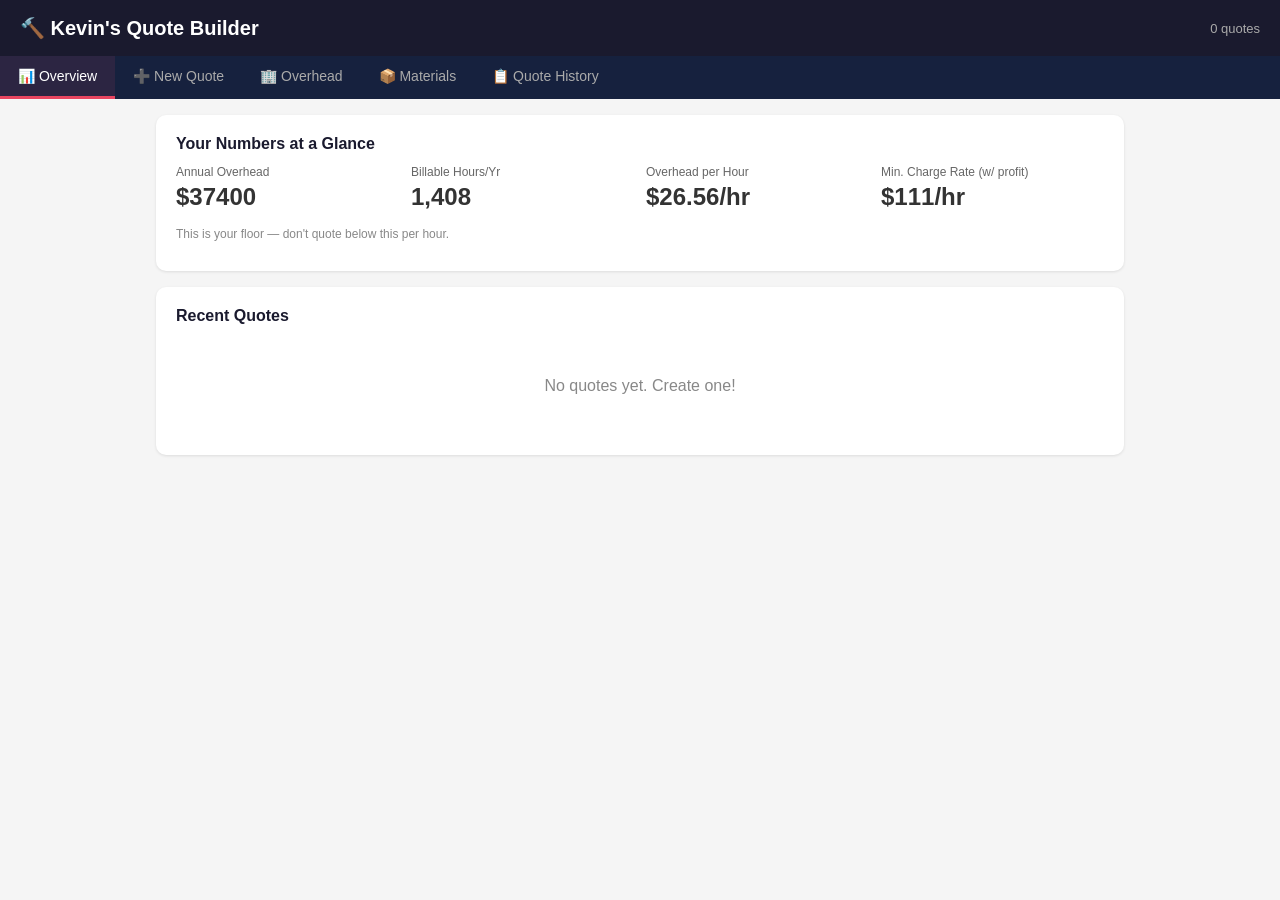
==== index.html @ 7a579b39 "Move tool root for GitHub Pages" ====
<!DOCTYPE html>
<html lang="en">
<head>
<meta charset="UTF-8">
<meta name="viewport" content="width=device-width, initial-scale=1.0">
<title>Kevin's Quote Builder</title>
<style>
* { box-sizing: border-box; margin: 0; padding: 0; }
body { font-family: -apple-system, BlinkMacSystemFont, 'Segoe UI', Roboto, sans-serif; background: #f5f5f5; color: #333; }
header { background: #1a1a2e; color: white; padding: 16px 20px; display: flex; justify-content: space-between; align-items: center; }
header h1 { font-size: 20px; }
header span { color: #aaa; font-size: 13px; }
nav { display: flex; background: #16213e; overflow-x: auto; }
nav button { padding: 12px 18px; border: none; background: none; color: #aaa; font-size: 14px; cursor: pointer; white-space: nowrap; border-bottom: 3px solid transparent; }
nav button.active { color: white; border-bottom-color: #e94560; background: rgba(233,69,96,0.1); }
main { max-width: 1000px; margin: 0 auto; padding: 16px; }
.tab { display: none; }
.tab.active { display: block; }
.card { background: white; border-radius: 10px; padding: 20px; margin-bottom: 16px; box-shadow: 0 1px 3px rgba(0,0,0,0.1); }
.card h2 { font-size: 16px; margin-bottom: 12px; color: #1a1a2e; }
.row { display: flex; gap: 12px; margin-bottom: 10px; flex-wrap: wrap; }
.col { flex: 1; min-width: 140px; }
label { display: block; font-size: 12px; color: #666; margin-bottom: 4px; }
input, select { width: 100%; padding: 8px 10px; border: 1px solid #ddd; border-radius: 6px; font-size: 14px; }
input:focus, select:focus { outline: none; border-color: #e94560; }
table { width: 100%; border-collapse: collapse; font-size: 13px; }
th, td { text-align: left; padding: 8px 10px; border-bottom: 1px solid #eee; }
th { font-size: 11px; color: #888; text-transform: uppercase; letter-spacing: 0.5px; }
.total-row { font-weight: bold; background: #f9f9f9; }
.grand-total { font-size: 18px; font-weight: bold; color: #1a1a2e; text-align: right; padding: 16px 0; }
.btn { padding: 10px 20px; border: none; border-radius: 6px; font-size: 14px; cursor: pointer; }
.btn-primary { background: #e94560; color: white; }
.btn-secondary { background: #16213e; color: white; }
.btn-outline { background: none; border: 1px solid #ddd; color: #555; }
.btn-small { padding: 6px 12px; font-size: 12px; }
.btn-danger { background: #dc3545; color: white; }
.right { text-align: right; }
.mt { margin-top: 16px; }
.mb { margin-bottom: 12px; }
.flex { display: flex; justify-content: space-between; align-items: center; }
.gap { gap: 10px; }
.tag { display: inline-block; padding: 3px 8px; border-radius: 4px; font-size: 11px; }
.tag-sauna { background: #fff3cd; color: #856404; }
.tag-reno { background: #d4edda; color: #155724; }
.tag-pending { background: #ffeeba; }
.tag-active { background: #b8daff; }
.tag-done { background: #c3e6cb; }
.quote-header { background: #1a1a2e; color: white; padding: 20px; border-radius: 10px 10px 0 0; }
.quote-header h2 { color: white; margin: 0; }
.quote-body { padding: 20px; }
@media print { nav, .no-print { display: none !important; } body { background: white; } }
.empty-state { text-align: center; padding: 40px; color: #888; }
</style>
</head>
<body>

<header>
  <h1>🔨 Kevin's Quote Builder</h1>
  <span id="quoteCounter">0 quotes</span>
</header>

<nav>
  <button class="active" onclick="switchTab('overview')">📊 Overview</button>
  <button onclick="switchTab('newquote')">➕ New Quote</button>
  <button onclick="switchTab('overhead')">🏢 Overhead</button>
  <button onclick="switchTab('materials')">📦 Materials</button>
  <button onclick="switchTab('history')">📋 Quote History</button>
</nav>

<main>

<!-- ============ OVERVIEW ============ -->
<div id="tab-overview" class="tab active">
  <div class="card">
    <h2>Your Numbers at a Glance</h2>
    <div class="row">
      <div class="col">
        <label>Annual Overhead</label>
        <div id="ovTotalOverhead" style="font-size:24px;font-weight:bold;">$0</div>
      </div>
      <div class="col">
        <label>Billable Hours/Yr</label>
        <div id="ovBillableHrs" style="font-size:24px;font-weight:bold;">1,400</div>
      </div>
      <div class="col">
        <label>Overhead per Hour</label>
        <div id="ovOverheadRate" style="font-size:24px;font-weight:bold;">$0</div>
      </div>
      <div class="col">
        <label>Min. Charge Rate (w/ profit)</label>
        <div id="ovMinRate" style="font-size:24px;font-weight:bold;">$0</div>
      </div>
    </div>
    <div class="row mt" style="color:#888;font-size:12px;">
      <div class="col">This is your floor — don't quote below this per hour.</div>
    </div>
  </div>

  <div class="card">
    <h2>Recent Quotes</h2>
    <div id="overviewQuotes"><div class="empty-state">No quotes yet. Create one!</div></div>
  </div>
</div>

<!-- ============ NEW QUOTE ============ -->
<div id="tab-newquote" class="tab">
  <div class="card">
    <h2>New Quote</h2>
    <div class="row">
      <div class="col">
        <label>Client Name</label>
        <input id="nqClient" placeholder="e.g. John Smith">
      </div>
      <div class="col">
        <label>Job Type</label>
        <select id="nqType" onchange="loadJobTemplate()">
          <option value="sauna">🏠 Sauna</option>
          <option value="reno-wall">🧱 Wall / Framing</option>
          <option value="reno-tile">🛁 Tiling / Bathroom</option>
          <option value="reno-general">🔨 Reno — General</option>
          <option value="custom">📋 Custom</option>
        </select>
      </div>
      <div class="col">
        <label>Job Name/Location</label>
        <input id="nqLocation" placeholder="e.g. 123 Smith St">
      </div>
    </div>
  </div>

  <div class="card" id="nqTemplateCard">
    <div class="flex mb">
      <h2>Materials</h2>
      <div>
        <button class="btn btn-small btn-outline" onclick="addMaterialRow()">+ Add Item</button>
        <button class="btn btn-small btn-outline" onclick="loadFromMaterialsDB()">📦 From DB</button>
      </div>
    </div>
    <table id="nqMaterialsTable">
      <thead>
        <tr><th>Item</th><th style="width:60px">Qty</th><th style="width:90px">Unit Cost</th><th style="width:90px">Markup %</th><th style="width:100px">Sell Price</th><th style="width:40px"></th></tr>
      </thead>
      <tbody id="nqMaterialsBody"></tbody>
      <tfoot><tr class="total-row"><td colspan="3">Materials Total</td><td id="nqMatMarkupPct"></td><td id="nqMatTotal">$0.00</td><td></td></tr></tfoot>
    </table>

    <h2 class="mt">Labour</h2>
    <table>
      <thead><tr><th>Worker</th><th style="width:60px">Hours</th><th style="width:90px">Rate/hr</th><th style="width:100px">Total</th><th style="width:40px"></th></tr></thead>
      <tbody id="nqLabourBody"></tbody>
      <tfoot><tr class="total-row"><td colspan="2">Labour Total</td><td id="nqLabRate"></td><td id="nqLabTotal">$0.00</td><td></td></tr></tfoot>
    </table>

    <h2 class="mt">Subcontractors</h2>
    <table>
      <thead><tr><th>Trade</th><th style="width:90px">Cost</th><th style="width:40px"></th></tr></thead>
      <tbody id="nqSubbieBody"></tbody>
      <tfoot><tr class="total-row"><td>Subbies Total</td><td id="nqSubTotal">$0.00</td><td></td></tr></tfoot>
    </table>

    <h2 class="mt">Other Costs</h2>
    <table>
      <thead><tr><th>Item</th><th style="width:90px">Cost</th><th style="width:40px"></th></tr></thead>
      <tbody id="nqOtherBody"></tbody>
      <tfoot><tr class="total-row"><td>Other Total</td><td id="nqOtherTotal">$0.00</td><td></td></tr></tfoot>
    </table>

    <div class="row mt">
      <div class="col">
        <label>Contingency %</label>
        <input id="nqContingency" type="number" value="5" min="0" max="50">
      </div>
      <div class="col">
        <label>Profit Margin %</label>
        <input id="nqProfit" type="number" value="25" min="0" max="100">
      </div>
      <div class="col">
        <label>Overhead % to apply</label>
        <input id="nqOverheadPct" type="number" value="100" min="0" max="100">
        <span style="font-size:11px;color:#888;">(% of overhead rate applied to labour hours)</span>
      </div>
    </div>

    <div class="grand-total" id="nqGrandTotal">$0.00</div>

    <div class="flex gap">
      <button class="btn btn-primary" onclick="saveQuote()">💾 Save Quote</button>
      <button class="btn btn-secondary" onclick="printQuote()">🖨️ Print as PDF</button>
      <button class="btn btn-outline" onclick="resetQuoteForm()">Reset</button>
    </div>
  </div>
</div>

<!-- ============ OVERHEAD ============ -->
<div id="tab-overhead" class="tab">
  <div class="card">
    <h2>Annual Fixed Costs</h2>
    <p style="font-size:13px;color:#888;margin-bottom:12px;">These are your yearly costs to run the business, regardless of any job.</p>
    <table id="overheadTable">
      <thead><tr><th>Expense</th><th style="width:120px">Annual Cost</th><th style="width:40px"></th></tr></thead>
      <tbody id="overheadBody"></tbody>
      <tfoot><tr class="total-row"><td>Total Annual Overhead</td><td id="ovTotal">$0.00</td><td></td></tr></tfoot>
    </table>
    <div class="mt">
      <button class="btn btn-small btn-outline" onclick="addOverheadRow()">+ Add Expense</button>
    </div>
  </div>

  <div class="card">
    <h2>Billable Hours Estimate</h2>
    <div class="row">
      <div class="col">
        <label>Weeks worked per year</label>
        <input id="ovWeeks" type="number" value="44" min="1" max="52" onchange="recalcOverhead()">
      </div>
      <div class="col">
        <label>Hours per week (billable)</label>
        <input id="ovHoursPerWeek" type="number" value="32" min="1" max="80" onchange="recalcOverhead()">
      </div>
    </div>
    <div class="row">
      <div class="col"><strong>Total billable hours:</strong> <span id="ovBillableCalc">1,408</span></div>
      <div class="col"><strong>Overhead cost per hour:</strong> <span id="ovRateCalc">$0.00</span></div>
    </div>
    <p style="font-size:12px;color:#888;margin-top:8px;">Tip: 44 wks × 32 hrs = 1,408 billable hrs. Realistic for a tradie with holidays, sick days, and gaps between jobs.</p>
  </div>

  <div class="card">
    <h2>Target Hourly Rate</h2>
    <div class="row">
      <div class="col">
        <label>What you want to pay yourself per year</label>
        <input id="ovTargetSalary" type="number" value="80000" onchange="recalcOverhead()">
      </div>
    </div>
    <div class="row">
      <div class="col"><strong>Target wage per hour:</strong> <span id="ovWageRate">$56.82</span></div>
      <div class="col"><strong>Overhead per hour:</strong> <span id="ovOvRateDisplay">$0.00</span></div>
      <div class="col"><strong>Min charge rate (no profit):</strong> <span id="ovMinChargeRate">$0.00</span></div>
      <div class="col"><strong>With 25% profit margin:</strong> <span id="ovChargeWithProfit">$0.00</span></div>
    </div>
    <p style="font-size:12px;color:#888;margin-top:8px;">This is the minimum you should charge per hour. Anything less means you're losing money.</p>
    <div class="mt">
      <button class="btn btn-primary" onclick="saveOverhead()">💾 Save Overhead Settings</button>
    </div>
  </div>
</div>

<!-- ============ MATERIALS DB ============ -->
<div id="tab-materials" class="tab">
  <div class="card">
    <div class="flex mb">
      <h2>Materials Price List</h2>
      <button class="btn btn-small btn-outline" onclick="addMaterialDBRow()">+ Add Item</button>
    </div>
    <p style="font-size:13px;color:#888;margin-bottom:12px;">Store your regular material prices here. Set your default markup and they'll be available when quoting.</p>
    <table>
      <thead><tr><th>Category</th><th>Item Name</th><th style="width:80px">Unit</th><th style="width:90px">Cost Price</th><th style="width:90px">Default Markup %</th><th style="width:40px"></th></tr></thead>
      <tbody id="materialsDBBody"></tbody>
    </table>
    <div class="mt">
      <button class="btn btn-primary" onclick="saveMaterialsDB()">💾 Save Materials DB</button>
    </div>
  </div>
</div>

<!-- ============ QUOTE HISTORY ============ -->
<div id="tab-history" class="tab">
  <div class="card">
    <div class="flex mb">
      <h2>Quote History</h2>
      <button class="btn btn-small btn-outline" onclick="exportQuotes()">📤 Export All</button>
    </div>
    <div id="historyList"><div class="empty-state">No quotes saved yet.</div></div>
  </div>
</div>

</main>

<script>
// ===== DATA =====
const DEFAULT_MATERIALS_DB = [
  {cat:'Timber', item:'Steel studs 75mm', unit:'each', cost:13.13, markup:20},
  {cat:'Timber', item:'Top & bottom track 75mm', unit:'each', cost:19.44, markup:20},
  {cat:'Timber', item:'Timber studs 90x45', unit:'each', cost:8.50, markup:20},
  {cat:'Timber', item:'Timber framing H2 treated', unit:'lm', cost:4.20, markup:20},
  {cat:'Timber', item:'Decking board 90x19 Merbau', unit:'lm', cost:12.50, markup:25},
  {cat:'Timber', item:'Bearer 140x45 H3', unit:'lm', cost:14.80, markup:25},
  {cat:'Timber', item:'Joist 140x45 H3', unit:'lm', cost:12.20, markup:25},
  {cat:'Timber', item:'Post anchor stirrup', unit:'each', cost:6.50, markup:25},
  {cat:'Timber', item:'Pergola beam 190x45', unit:'lm', cost:18.50, markup:25},
  {cat:'Hardware', item:'Plasterboard 10mm 2400x1200', unit:'sheet', cost:26.73, markup:20},
  {cat:'Hardware', item:'Plaster screws 25mm box', unit:'box', cost:27.12, markup:20},
  {cat:'Hardware', item:'Stud adhesive 290ml', unit:'tube', cost:18.85, markup:20},
  {cat:'Hardware', item:'Aluminium skirt angle', unit:'each', cost:28.07, markup:20},
  {cat:'Hardware', item:'Deck screws 65mm box', unit:'box', cost:35.00, markup:20},
  {cat:'Hardware', item:'Galvanised nails 75mm', unit:'kg', cost:8.50, markup:20},
  {cat:'Hardware', item:'Bugle screws 12g', unit:'box', cost:22.00, markup:20},
  {cat:'Sauna', item:'Western Red Cedar T&G 140x19', unit:'lm', cost:22.00, markup:30},
  {cat:'Sauna', item:'Nordic Spruce T&G 140x19', unit:'lm', cost:15.00, markup:30},
  {cat:'Sauna', item:'Sauna heater 6kW (Harvia)', unit:'each', cost:950, markup:25},
  {cat:'Sauna', item:'Sauna heater 8kW (Harvia)', unit:'each', cost:1200, markup:25},
  {cat:'Sauna', item:'Sauna heater controller', unit:'each', cost:350, markup:25},
  {cat:'Sauna', item:'Sauna door glass 1800x700', unit:'each', cost:850, markup:25},
  {cat:'Sauna', item:'Sauna bench timber', unit:'lm', cost:28.00, markup:30},
  {cat:'Sauna', item:'Vapour barrier foil', unit:'roll', cost:85.00, markup:20},
  {cat:'Sauna', item:'Battening timber 42x19', unit:'lm', cost:3.50, markup:20},
  {cat:'Sauna', item:'Insulation Rockwool 50mm', unit:'m2', cost:18.00, markup:20},
  {cat:'Sauna', item:'Sauna thermometer/hygrometer', unit:'each', cost:45.00, markup:30},
  {cat:'Sauna', item:'LED strip lighting (sauna grade)', unit:'kit', cost:120, markup:25},
  {cat:'Sauna', item:'Sauna bucket & ladle', unit:'set', cost:35.00, markup:30},
  {cat:'Tiling', item:'Tile adhesive 20kg', unit:'bag', cost:28.00, markup:20},
  {cat:'Tiling', item:'Tile grout 5kg', unit:'bag', cost:18.00, markup:20},
  {cat:'Tiling', item:'Waterproof membrane', unit:'m2', cost:25.00, markup:20},
  {cat:'Tiling', item:'Tile spacers 2mm bag', unit:'bag', cost:4.50, markup:20},
  {cat:'Tiling', item:'Tile trim L-shaped', unit:'lm', cost:5.50, markup:20},
  {cat:'Tiling', item:'Backer board 1200x900', unit:'sheet', cost:32.00, markup:20},
  {cat:'Tiling', item:'Drainage grate linear', unit:'each', cost:65.00, markup:20},
];

const JOB_TEMPLATES = {
  'sauna': {
    materials: [
      {item:'Timber cladding (cedar)', qty:40, cost:22, markup:30},
      {item:'Battening 42x19', qty:12, cost:3.50, markup:20},
      {item:'Vapour barrier foil', qty:1, cost:85, markup:20},
      {item:'Rockwool insulation 50mm', qty:15, cost:18, markup:20},
      {item:'Sauna heater 8kW', qty:1, cost:1200, markup:25},
      {item:'Heater controller', qty:1, cost:350, markup:25},
      {item:'Sauna glass door', qty:1, cost:850, markup:25},
      {item:'Bench timber', qty:6, cost:28, markup:30},
      {item:'Thermometer/hygrometer', qty:1, cost:45, markup:30},
      {item:'LED strip lighting kit', qty:1, cost:120, markup:25},
      {item:'Bucket & ladle set', qty:1, cost:35, markup:30},
      {item:'Stainless steel screws', qty:1, cost:22, markup:20},
    ],
    labour: [
      {worker:'Kevin', hours:40, rate:110},
      {worker:'Jordan', hours:20, rate:55},
    ],
    subbies: [],
    other: [{item:'Dump/rubbish removal', cost:150}],
  },
  'reno-wall': {
    materials: [
      {item:'Steel studs 75mm', qty:8, cost:13.13, markup:0},
      {item:'Top & bottom track', qty:2, cost:19.44, markup:0},
      {item:'Plasterboard 10mm', qty:4, cost:26.73, markup:0},
      {item:'Plaster screws box', qty:1, cost:27.12, markup:0},
      {item:'Stud adhesive', qty:1, cost:18.85, markup:0},
      {item:'Aluminium skirt angle', qty:2, cost:28.07, markup:0},
    ],
    labour: [
      {worker:'Kevin', hours:8, rate:110},
    ],
    subbies: [],
    other: [],
  },
  'reno-tile': {
    materials: [
      {item:'Backer board', qty:3, cost:32, markup:20},
      {item:'Waterproof membrane', qty:10, cost:25, markup:20},
      {item:'Tile adhesive 20kg', qty:3, cost:28, markup:20},
      {item:'Tile grout 5kg', qty:2, cost:18, markup:20},
      {item:'Tile spacers', qty:1, cost:4.50, markup:20},
      {item:'Tile trim L-shaped', qty:8, cost:5.50, markup:20},
      {item:'Drainage grate', qty:1, cost:65, markup:20},
    ],
    labour: [
      {worker:'Kevin', hours:24, rate:110},
      {worker:'Jordan', hours:12, rate:55},
    ],
    subbies: [{trade:'Plumber', cost:400}],
    other: [{item:'Skip bin', cost:180}],
  },
  'reno-general': {
    materials: [],
    labour: [
      {worker:'Kevin', hours:1, rate:110},
    ],
    subbies: [],
    other: [],
  },
  'custom': {
    materials: [],
    labour: [
      {worker:'Kevin', hours:1, rate:110},
    ],
    subbies: [],
    other: [],
  },
};

// Default overhead expenses
const DEFAULT_OVERHEAD = [
  {name:'Insurance', cost:1600},
  {name:'Vehicle', cost:12000},
  {name:'Fuel', cost:9200},
  {name:'Registration', cost:1000},
  {name:'Repairs', cost:3200},
  {name:'Phone', cost:450},
  {name:'Internet', cost:0},
  {name:'Software', cost:300},
  {name:'Accountant', cost:500},
  {name:'Advertising', cost:0},
  {name:'Tools', cost:8000},
  {name:'PPE', cost:1000},
  {name:'Bank Fees', cost:150},
  {name:'Rent', cost:0},
  {name:'Other', cost:0},
];

// ===== STATE =====
let state = {
  quotes: [],
  overhead: { expenses: [...DEFAULT_OVERHEAD], weeks: 44, hoursPerWeek: 32, targetSalary: 80000 },
  materialsDB: [...DEFAULT_MATERIALS_DB],
};

// ===== STORAGE =====
function loadState() {
  try {
    const saved = localStorage.getItem('kevinQuoteBuilder');
    if (saved) {
      const parsed = JSON.parse(saved);
      state.quotes = parsed.quotes || [];
      state.overhead = { ...state.overhead, ...(parsed.overhead || {}) };
      state.materialsDB = parsed.materialsDB && parsed.materialsDB.length > 0 ? parsed.materialsDB : [...DEFAULT_MATERIALS_DB];
    }
  } catch(e) { console.log('Load error', e); }
}

function saveState() {
  localStorage.setItem('kevinQuoteBuilder', JSON.stringify({
    quotes: state.quotes,
    overhead: state.overhead,
    materialsDB: state.materialsDB,
  }));
}

// ===== TAB SWITCHING =====
function switchTab(name) {
  document.querySelectorAll('.tab').forEach(t => t.classList.remove('active'));
  document.querySelectorAll('nav button').forEach(b => b.classList.remove('active'));
  document.getElementById(`tab-${name}`).classList.add('active');
  event.target.classList.add('active');
  renderCurrentTab(name);
}

function renderCurrentTab(name) {
  if (name === 'overview') renderOverview();
  else if (name === 'history') renderHistory();
  else if (name === 'overhead') renderOverhead();
  else if (name === 'materials') renderMaterialsDB();
}

// ===== OVERHEAD =====
function renderOverhead() {
  const body = document.getElementById('overheadBody');
  const expenses = state.overhead.expenses;
  body.innerHTML = expenses.map((e, i) => `
    <tr>
      <td><input value="${e.name}" onchange="updateOverhead(${i},'name',this.value)" style="border:none;background:transparent;font-size:13px;"></td>
      <td><input type="number" value="${e.cost}" onchange="updateOverhead(${i},'cost',parseFloat(this.value)||0)" style="width:110px"></td>
      <td><button class="btn btn-small btn-danger" onclick="removeOverheadRow(${i})">✕</button></td>
    </tr>
  `).join('');
  recalcOverhead();
}

function addOverheadRow() {
  state.overhead.expenses.push({name:'', cost:0});
  renderOverhead();
  saveState();
}

function removeOverheadRow(i) {
  state.overhead.expenses.splice(i, 1);
  renderOverhead();
  saveState();
}

function updateOverhead(i, field, value) {
  state.overhead.expenses[i][field] = value;
  recalcOverhead();
  saveState();
}

function recalcOverhead() {
  const expenses = state.overhead.expenses;
  const total = expenses.reduce((s, e) => s + (parseFloat(e.cost) || 0), 0);
  const weeks = parseInt(document.getElementById('ovWeeks').value) || state.overhead.weeks;
  const hPerW = parseInt(document.getElementById('ovHoursPerWeek').value) || state.overhead.hoursPerWeek;
  const salary = parseFloat(document.getElementById('ovTargetSalary').value) || state.overhead.targetSalary;
  
  state.overhead.weeks = weeks;
  state.overhead.hoursPerWeek = hPerW;
  state.overhead.targetSalary = salary;
  
  const billable = weeks * hPerW;
  const overheadRate = billable > 0 ? total / billable : 0;
  const wageRate = billable > 0 ? salary / billable : 0;
  const minCharge = overheadRate + wageRate;
  const withProfit = minCharge / 0.75; // 25% profit built in
  
  document.getElementById('ovTotal').textContent = `$${total.toFixed(2)}`;
  document.getElementById('ovBillableCalc').textContent = billable.toLocaleString();
  document.getElementById('ovRateCalc').textContent = `$${overheadRate.toFixed(2)}/hr`;
  document.getElementById('ovWageRate').textContent = `$${wageRate.toFixed(2)}/hr`;
  document.getElementById('ovOvRateDisplay').textContent = `$${overheadRate.toFixed(2)}/hr`;
  document.getElementById('ovMinChargeRate').textContent = `$${minCharge.toFixed(2)}/hr`;
  document.getElementById('ovChargeWithProfit').textContent = `$${withProfit.toFixed(2)}/hr`;
  
  document.getElementById('ovTotalOverhead').textContent = `$${total.toFixed(0)}`;
  document.getElementById('ovBillableHrs').textContent = billable.toLocaleString();
  document.getElementById('ovOverheadRate').textContent = `$${overheadRate.toFixed(2)}/hr`;
  document.getElementById('ovMinRate').textContent = `$${withProfit.toFixed(0)}/hr`;
  
  saveState();
}

function saveOverhead() {
  saveState();
  alert('Overhead settings saved!');
}

// ===== JOB TEMPLATES =====
function loadJobTemplate() {
  const type = document.getElementById('nqType').value;
  const tmpl = JOB_TEMPLATES[type] || JOB_TEMPLATES.custom;
  
  // Load materials
  const matBody = document.getElementById('nqMaterialsBody');
  matBody.innerHTML = tmpl.materials.map((m, i) => `
    <tr>
      <td><input value="${m.item}" onchange="updateNQMat(${i},'item',this.value)" style="border:none;background:transparent;font-size:13px;width:100%;"></td>
      <td><input type="number" value="${m.qty}" onchange="updateNQMat(${i},'qty',parseFloat(this.value)||0)" style="width:60px"></td>
      <td><input type="number" value="${m.cost}" onchange="updateNQMat(${i},'cost',parseFloat(this.value)||0)" style="width:90px"></td>
      <td><input type="number" value="${m.markup}" onchange="updateNQMat(${i},'markup',parseFloat(this.value)||0)" style="width:90px"></td>
      <td id="nqMatSell_${i}">$${(m.qty * m.cost * (1 + m.markup/100)).toFixed(2)}</td>
      <td><button class="btn btn-small btn-danger" onclick="removeNQMat(${i})">✕</button></td>
    </tr>
  `).join('');
  
  // Labour
  const labBody = document.getElementById('nqLabourBody');
  labBody.innerHTML = tmpl.labour.map((l, i) => `
    <tr>
      <td><input value="${l.worker}" onchange="updateNQLab(${i},'worker',this.value)" style="border:none;background:transparent;font-size:13px;width:100%;"></td>
      <td><input type="number" value="${l.hours}" onchange="updateNQLab(${i},'hours',parseFloat(this.value)||0)" style="width:60px"></td>
      <td><input type="number" value="${l.rate}" onchange="updateNQLab(${i},'rate',parseFloat(this.value)||0)" style="width:90px"></td>
      <td id="nqLabSell_${i}">$${(l.hours * l.rate).toFixed(2)}</td>
      <td><button class="btn btn-small btn-danger" onclick="removeNQLab(${i})">✕</button></td>
    </tr>
  `).join('');
  
  // Subbies
  const subBody = document.getElementById('nqSubbieBody');
  subBody.innerHTML = tmpl.subbies.map((s, i) => `
    <tr>
      <td><input value="${s.trade}" onchange="updateNQSub(${i},'trade',this.value)" style="border:none;background:transparent;font-size:13px;width:100%;"></td>
      <td><input type="number" value="${s.cost}" onchange="updateNQSub(${i},'cost',parseFloat(this.value)||0)" style="width:90px"></td>
      <td><button class="btn btn-small btn-danger" onclick="removeNQSub(${i})">✕</button></td>
    </tr>
  `).join('');
  
  // Other
  const oBody = document.getElementById('nqOtherBody');
  oBody.innerHTML = (tmpl.other || []).map((o, i) => `
    <tr>
      <td><input value="${o.item}" onchange="updateNQOther(${i},'item',this.value)" style="border:none;background:transparent;font-size:13px;width:100%;"></td>
      <td><input type="number" value="${o.cost}" onchange="updateNQOther(${i},'cost',parseFloat(this.value)||0)" style="width:90px"></td>
      <td><button class="btn btn-small btn-danger" onclick="removeNQOther(${i})">✕</button></td>
    </tr>
  `).join('');
  
  recalcQuote();
}

// Track current NQ data
let nqState = { materials: [], labour: [], subbies: [], other: [] };

function syncNQState() {
  const type = document.getElementById('nqType').value;
  const tmpl = JOB_TEMPLATES[type] || JOB_TEMPLATES.custom;
  nqState.materials = tmpl.materials.map((m, i) => {
    const row = document.getElementById('nqMaterialsBody')?.children[i];
    const inputs = row?.querySelectorAll('input');
    return {
      item: inputs?.[0]?.value || m.item,
      qty: parseFloat(inputs?.[1]?.value) || m.qty,
      cost: parseFloat(inputs?.[2]?.value) || m.cost,
      markup: parseFloat(inputs?.[3]?.value) || m.markup,
    };
  });
  nqState.labour = tmpl.labour.map((l, i) => {
    const row = document.getElementById('nqLabourBody')?.children[i];
    const inputs = row?.querySelectorAll('input');
    return {
      worker: inputs?.[0]?.value || l.worker,
      hours: parseFloat(inputs?.[1]?.value) || l.hours,
      rate: parseFloat(inputs?.[2]?.value) || l.rate,
    };
  });
  nqState.subbies = tmpl.subbies.map((s, i) => {
    const row = document.getElementById('nqSubbieBody')?.children[i];
    const inputs = row?.querySelectorAll('input');
    return {
      trade: inputs?.[0]?.value || s.trade,
      cost: parseFloat(inputs?.[1]?.value) || s.cost,
    };
  });
  nqState.other = (tmpl.other || []).map((o, i) => {
    const row = document.getElementById('nqOtherBody')?.children[i];
    const inputs = row?.querySelectorAll('input');
    return {
      item: inputs?.[0]?.value || o.item,
      cost: parseFloat(inputs?.[1]?.value) || o.cost,
    };
  });
}

function recalcQuote() {
  syncNQState();
  
  let matTotal = 0;
  nqState.materials.forEach((m, i) => {
    const sell = m.qty * m.cost * (1 + m.markup / 100);
    matTotal += sell;
    const el = document.getElementById(`nqMatSell_${i}`);
    if (el) el.textContent = `$${sell.toFixed(2)}`;
  });
  document.getElementById('nqMatTotal').textContent = `$${matTotal.toFixed(2)}`;
  
  let labTotal = 0;
  nqState.labour.forEach((l, i) => {
    const total = l.hours * l.rate;
    labTotal += total;
    const el = document.getElementById(`nqLabSell_${i}`);
    if (el) el.textContent = `$${total.toFixed(2)}`;
  });
  document.getElementById('nqLabTotal').textContent = `$${labTotal.toFixed(2)}`;
  
  let subTotal = nqState.subbies.reduce((s, sb) => s + sb.cost, 0);
  document.getElementById('nqSubTotal').textContent = `$${subTotal.toFixed(2)}`;
  
  let otherTotal = nqState.other.reduce((s, o) => s + o.cost, 0);
  document.getElementById('nqOtherTotal').textContent = `$${otherTotal.toFixed(2)}`;
  
  // Overhead applied
  const totalHours = nqState.labour.reduce((s, l) => s + l.hours, 0);
  const overheadRate = state.overhead.expenses.reduce((s, e) => s + (parseFloat(e.cost) || 0), 0) / (state.overhead.weeks * state.overhead.hoursPerWeek || 1);
  const overheadPct = parseFloat(document.getElementById('nqOverheadPct').value) / 100;
  const overheadCost = totalHours * overheadRate * overheadPct;
  
  const contingency = parseFloat(document.getElementById('nqContingency').value) || 0;
  const profitPct = parseFloat(document.getElementById('nqProfit').value) || 0;
  
  const subtotal = matTotal + labTotal + subTotal + otherTotal + overheadCost;
  const contingencyAmt = subtotal * contingency / 100;
  const profitAmt = (subtotal + contingencyAmt) * profitPct / 100;
  const gst = (subtotal + contingencyAmt + profitAmt) * 0.1;
  const grandTotal = subtotal + contingencyAmt + profitAmt + gst;
  
  document.getElementById('nqGrandTotal').innerHTML = `
    <div style="font-size:14px;color:#888;font-weight:normal;margin-bottom:4px;">
      Subtotal: $${subtotal.toFixed(2)} |
      Contingency: $${contingencyAmt.toFixed(2)} |
      Profit: $${profitAmt.toFixed(2)} |
      GST: $${gst.toFixed(2)}
    </div>
    <div style="font-size:28px;">Grand Total: $${grandTotal.toFixed(2)}</div>
  `;
}

function updateNQMat(i, field, value) {
  const type = document.getElementById('nqType').value;
  const tmpl = JOB_TEMPLATES[type] || JOB_TEMPLATES.custom;
  tmpl.materials[i][field] = value;
  recalcQuote();
}

function removeNQMat(i) {
  const type = document.getElementById('nqType').value;
  const tmpl = JOB_TEMPLATES[type] || JOB_TEMPLATES.custom;
  tmpl.materials.splice(i, 1);
  loadJobTemplate();
}

function addMaterialRow() {
  const type = document.getElementById('nqType').value;
  const tmpl = JOB_TEMPLATES[type] || JOB_TEMPLATES.custom;
  tmpl.materials.push({item:'', qty:1, cost:0, markup:20});
  loadJobTemplate();
}

function updateNQLab(i, field, value) {
  const type = document.getElementById('nqType').value;
  const tmpl = JOB_TEMPLATES[type] || JOB_TEMPLATES.custom;
  tmpl.labour[i][field] = value;
  recalcQuote();
}

function removeNQLab(i) {
  const type = document.getElementById('nqType').value;
  const tmpl = JOB_TEMPLATES[type] || JOB_TEMPLATES.custom;
  tmpl.labour.splice(i, 1);
  loadJobTemplate();
}

function addLabourRow() {
  const type = document.getElementById('nqType').value;
  const tmpl = JOB_TEMPLATES[type] || JOB_TEMPLATES.custom;
  tmpl.labour.push({worker:'Kevin', hours:1, rate:110});
  loadJobTemplate();
}

function updateNQSub(i, field, value) {
  const type = document.getElementById('nqType').value;
  const tmpl = JOB_TEMPLATES[type] || JOB_TEMPLATES.custom;
  tmpl.subbies[i][field] = value;
  recalcQuote();
}

function removeNQSub(i) {
  const type = document.getElementById('nqType').value;
  const tmpl = JOB_TEMPLATES[type] || JOB_TEMPLATES.custom;
  tmpl.subbies.splice(i, 1);
  loadJobTemplate();
}

function addSubbieRow() {
  const type = document.getElementById('nqType').value;
  const tmpl = JOB_TEMPLATES[type] || JOB_TEMPLATES.custom;
  tmpl.subbies.push({trade:'', cost:0});
  loadJobTemplate();
}

function updateNQOther(i, field, value) {
  const type = document.getElementById('nqType').value;
  const tmpl = JOB_TEMPLATES[type] || JOB_TEMPLATES.custom;
  if (!tmpl.other) tmpl.other = [];
  if (tmpl.other[i]) tmpl.other[i][field] = value;
  recalcQuote();
}

function removeNQOther(i) {
  const type = document.getElementById('nqType').value;
  const tmpl = JOB_TEMPLATES[type] || JOB_TEMPLATES.custom;
  if (tmpl.other) tmpl.other.splice(i, 1);
  loadJobTemplate();
}

function addOtherRow() {
  const type = document.getElementById('nqType').value;
  const tmpl = JOB_TEMPLATES[type] || JOB_TEMPLATES.custom;
  if (!tmpl.other) tmpl.other = [];
  tmpl.other.push({item:'', cost:0});
  loadJobTemplate();
}

function loadFromMaterialsDB() {
  const type = document.getElementById('nqType').value;
  const tmpl = JOB_TEMPLATES[type] || JOB_TEMPLATES.custom;
  
  // Show a simple prompt for now - in production would be a modal
  const items = state.materialsDB.map((m, i) => `${i}: ${m.cat} - ${m.item} ($${m.cost})`).join('\n');
  const choice = prompt(`Enter material numbers to add (comma separated):\n\n${items}`);
  if (!choice) return;
  
  const indices = choice.split(',').map(s => parseInt(s.trim())).filter(n => !isNaN(n) && n >= 0 && n < state.materialsDB.length);
  indices.forEach(idx => {
    const m = state.materialsDB[idx];
    tmpl.materials.push({item: `${m.cat} - ${m.item}`, qty: 1, cost: m.cost, markup: m.markup});
  });
  loadJobTemplate();
}

// ===== SAVE QUOTE =====
function saveQuote() {
  syncNQState();
  
  const client = document.getElementById('nqClient').value || 'Unnamed';
  const type = document.getElementById('nqType').value;
  const location = document.getElementById('nqLocation').value || '';
  const overheadPct = parseFloat(document.getElementById('nqOverheadPct').value) || 100;
  const contingency = parseFloat(document.getElementById('nqContingency').value) || 5;
  const profitPct = parseFloat(document.getElementById('nqProfit').value) || 25;
  
  // Calculate totals
  const matTotal = nqState.materials.reduce((s, m) => s + m.qty * m.cost * (1 + m.markup/100), 0);
  const labTotal = nqState.labour.reduce((s, l) => s + l.hours * l.rate, 0);
  const subTotal = nqState.subbies.reduce((s, sb) => s + sb.cost, 0);
  const otherTotal = nqState.other.reduce((s, o) => s + o.cost, 0);
  const totalHours = nqState.labour.reduce((s, l) => s + l.hours, 0);
  
  const overheadRate = state.overhead.expenses.reduce((s, e) => s + (parseFloat(e.cost) || 0), 0) / (state.overhead.weeks * state.overhead.hoursPerWeek || 1);
  const overheadCost = totalHours * overheadRate * (overheadPct / 100);
  
  const subtotal = matTotal + labTotal + subTotal + otherTotal + overheadCost;
  const contingencyAmt = subtotal * contingency / 100;
  const profitAmt = (subtotal + contingencyAmt) * profitPct / 100;
  const gst = (subtotal + contingencyAmt + profitAmt) * 0.1;
  const grandTotal = subtotal + contingencyAmt + profitAmt + gst;
  
  const quote = {
    id: Date.now(),
    date: new Date().toISOString().split('T')[0],
    client,
    type,
    location,
    materials: [...nqState.materials],
    labour: [...nqState.labour],
    subbies: [...nqState.subbies],
    other: [...nqState.other],
    overheadPct,
    contingency,
    profitPct,
    matTotal,
    labTotal,
    subTotal,
    otherTotal,
    overheadCost,
    subtotal,
    contingencyAmt,
    profitAmt,
    gst,
    grandTotal,
    totalHours,
  };
  
  state.quotes.unshift(quote);
  saveState();
  renderOverview();
  renderHistory();
  
  document.getElementById('quoteCounter').textContent = `${state.quotes.length} quotes`;
  
  if (confirm(`Quote saved for ${client}: $${grandTotal.toFixed(2)}\n\nOpen Print Preview?`)) {
    printQuote(quote);
  }
}

// ===== PRINT QUOTE =====
function printQuote(quote) {
  const q = quote || state.quotes[0];
  if (!q) return;
  
  const typeNames = {sauna:'Sauna', 'reno-wall':'Wall / Framing Renovation', 'reno-tile':'Tiling / Bathroom Renovation', 'reno-general':'General Renovation', custom:'Custom Job'};
  
  const win = window.open('', '_blank');
  win.document.write(`
<!DOCTYPE html><html><head>
<title>Quote - ${q.client}</title>
<style>
body { font-family: 'Helvetica Neue', Arial, sans-serif; padding: 40px; max-width: 800px; margin: auto; color: #333; }
h1 { font-size: 24px; color: #1a1a2e; margin-bottom: 4px; }
.header { margin-bottom: 30px; }
.header .meta { color: #888; font-size: 13px; }
table { width: 100%; border-collapse: collapse; margin: 16px 0; font-size: 13px; }
th { background: #f0f0f0; text-align: left; padding: 8px 10px; font-size: 11px; color: #666; text-transform: uppercase; }
td { padding: 6px 10px; border-bottom: 1px solid #eee; }
.total { font-weight: bold; background: #f9f9f9; }
.grand { font-size: 20px; text-align: right; margin-top: 20px; color: #1a1a2e; }
.section-title { font-size: 16px; font-weight: bold; color: #1a1a2e; margin: 24px 0 8px; padding-bottom: 4px; border-bottom: 2px solid #e94560; }
.print-btn { padding: 10px 20px; background: #1a1a2e; color: white; border: none; border-radius: 6px; cursor: pointer; margin-bottom: 20px; }
@media print { .print-btn { display: none; } body { padding: 20px; } }
.right { text-align: right; }
</style>
</head><body>
<button class="print-btn" onclick="window.print()">🖨️ Print / Save PDF</button>
<div class="header">
  <h1>Quote ${q.client}</h1>
  <div class="meta">Date: ${q.date} | Job Type: ${typeNames[q.type] || q.type}${q.location ? ' | ' + q.location : ''}</div>
</div>
`);

  // Materials
  if (q.materials && q.materials.length > 0) {
    win.document.write(`<div class="section-title">Materials</div><table><tr><th>Item</th><th class="right">Qty</th><th class="right">Unit Cost</th><th class="right">Markup</th><th class="right">Total</th></tr>`);
    q.materials.forEach(m => {
      const sell = m.qty * m.cost * (1 + m.markup / 100);
      win.document.write(`<tr><td>${m.item}</td><td class="right">${m.qty}</td><td class="right">$${m.cost.toFixed(2)}</td><td class="right">${m.markup}%</td><td class="right">$${sell.toFixed(2)}</td></tr>`);
    });
    win.document.write(`<tr class="total"><td colspan="4">Materials Total</td><td class="right">$${q.matTotal.toFixed(2)}</td></tr></table>`);
  }

  // Labour
  if (q.labour && q.labour.length > 0) {
    win.document.write(`<div class="section-title">Labour</div><table><tr><th>Worker</th><th class="right">Hours</th><th class="right">Rate</th><th class="right">Total</th></tr>`);
    q.labour.forEach(l => {
      win.document.write(`<tr><td>${l.worker}</td><td class="right">${l.hours}</td><td class="right">$${l.rate.toFixed(2)}/hr</td><td class="right">$${(l.hours * l.rate).toFixed(2)}</td></tr>`);
    });
    win.document.write(`<tr class="total"><td colspan="3">Labour Total (${q.totalHours} hrs)</td><td class="right">$${q.labTotal.toFixed(2)}</td></tr></table>`);
  }

  // Subbies & Other
  if (q.subbies && q.subbies.length > 0) {
    win.document.write(`<div class="section-title">Subcontractors</div><table><tr><th>Trade</th><th class="right">Cost</th></tr>`);
    q.subbies.forEach(s => win.document.write(`<tr><td>${s.trade}</td><td class="right">$${s.cost.toFixed(2)}</td></tr>`));
    win.document.write(`<tr class="total"><td>Subbies Total</td><td class="right">$${q.subTotal.toFixed(2)}</td></tr></table>`);
  }

  if (q.other && q.other.length > 0) {
    win.document.write(`<div class="section-title">Other Costs</div><table><tr><th>Item</th><th class="right">Cost</th></tr>`);
    q.other.forEach(o => win.document.write(`<tr><td>${o.item}</td><td class="right">$${o.cost.toFixed(2)}</td></tr>`));
    win.document.write(`<tr class="total"><td>Other Total</td><td class="right">$${q.otherTotal.toFixed(2)}</td></tr></table>`);
  }

  // Grand total
  win.document.write(`
    <div class="section-title" style="margin-top:30px;">Summary</div>
    <table>
      <tr><td>Subtotal (materials + labour + subbies + other)</td><td class="right">$${(q.matTotal + q.labTotal + q.subTotal + q.otherTotal).toFixed(2)}</td></tr>
      <tr><td>Overhead applied (${q.overheadPct}% of overhead rate × ${q.totalHours} hrs)</td><td class="right">$${q.overheadCost.toFixed(2)}</td></tr>
      <tr><td>Contingency (${q.contingency}%)</td><td class="right">$${q.contingencyAmt.toFixed(2)}</td></tr>
      <tr><td>Profit (${q.profitPct}%)</td><td class="right">$${q.profitAmt.toFixed(2)}</td></tr>
      <tr><td>GST (10%)</td><td class="right">$${q.gst.toFixed(2)}</td></tr>
      <tr class="total"><td style="font-size:18px;">Total Quote</td><td class="right" style="font-size:18px;color:#1a1a2e;">$${q.grandTotal.toFixed(2)}</td></tr>
    </table>
  `);

  win.document.write(`</body></html>`);
  win.document.close();
}

// ===== HISTORY =====
function renderHistory() {
  const div = document.getElementById('historyList');
  if (state.quotes.length === 0) {
    div.innerHTML = '<div class="empty-state">No quotes saved yet.</div>';
    return;
  }
  
  const typeNames = {sauna:'🏠 Sauna', 'reno-wall':'🧱 Wall', 'reno-tile':'🛁 Tiling', 'reno-general':'🔨 Reno', custom:'📋 Custom'};
  
  div.innerHTML = state.quotes.map((q, i) => `
    <div class="card" style="padding:14px;margin-bottom:8px;">
      <div class="flex">
        <div>
          <strong>${q.client}</strong> <span class="tag ${q.type === 'sauna' ? 'tag-sauna' : 'tag-reno'}">${typeNames[q.type] || q.type}</span>
          <span style="font-size:12px;color:#888;margin-left:8px;">${q.date}${q.location ? ' — ' + q.location : ''}</span>
        </div>
        <div style="font-weight:bold;color:#1a1a2e;">$${q.grandTotal.toFixed(0)}</div>
      </div>
      <div style="font-size:12px;color:#888;margin-top:4px;">
        ${q.totalHours} hrs · $${q.matTotal.toFixed(0)} mat · $${q.labTotal.toFixed(0)} lab · ${q.profitPct}% margin
      </div>
      <div style="margin-top:6px;">
        <button class="btn btn-small btn-outline" onclick="printQuote(state.quotes[${i}])">🖨️ Print</button>
        <button class="btn btn-small btn-outline" onclick="duplicateQuote(${i})">📋 Duplicate</button>
        <button class="btn btn-small btn-danger" onclick="deleteQuote(${i})">🗑️</button>
      </div>
    </div>
  `).join('');
}

function renderOverview() {
  document.getElementById('quoteCounter').textContent = `${state.quotes.length} quotes`;
  
  const div = document.getElementById('overviewQuotes');
  if (state.quotes.length === 0) {
    div.innerHTML = '<div class="empty-state">No quotes yet. Create one!</div>';
    return;
  }
  
  const recent = state.quotes.slice(0, 5);
  div.innerHTML = recent.map(q => `
    <div style="padding:10px 0;border-bottom:1px solid #eee;display:flex;justify-content:space-between;">
      <div><strong>${q.client}</strong> <span style="color:#888;font-size:12px;">${q.date}</span></div>
      <div style="font-weight:bold;">$${q.grandTotal.toFixed(0)}</div>
    </div>
  `).join('');
}

function duplicateQuote(i) {
  const q = state.quotes[i];
  const type = document.getElementById('nqType');
  type.value = q.type;
  
  const tmpl = JOB_TEMPLATES[q.type] || JOB_TEMPLATES.custom;
  tmpl.materials = q.materials.map(m => ({...m}));
  tmpl.labour = q.labour.map(l => ({...l}));
  tmpl.subbies = q.subbies.map(s => ({...s}));
  tmpl.other = q.other.map(o => ({...o}));
  
  document.getElementById('nqClient').value = '';
  document.getElementById('nqLocation').value = q.location || '';
  document.getElementById('nqContingency').value = q.contingency || 5;
  document.getElementById('nqProfit').value = q.profitPct || 25;
  document.getElementById('nqOverheadPct').value = q.overheadPct || 100;
  
  loadJobTemplate();
  switchTab('newquote');
}

function deleteQuote(i) {
  if (confirm('Delete this quote?')) {
    state.quotes.splice(i, 1);
    saveState();
    renderHistory();
    renderOverview();
    document.getElementById('quoteCounter').textContent = `${state.quotes.length} quotes`;
  }
}

function resetQuoteForm() {
  if (!confirm('Reset quote form?')) return;
  document.getElementById('nqClient').value = '';
  document.getElementById('nqLocation').value = '';
  document.getElementById('nqType').value = 'sauna';
  document.getElementById('nqContingency').value = '5';
  document.getElementById('nqProfit').value = '25';
  document.getElementById('nqOverheadPct').value = '100';
  loadJobTemplate();
}

// ===== MATERIALS DB =====
function renderMaterialsDB() {
  const body = document.getElementById('materialsDBBody');
  body.innerHTML = state.materialsDB.map((m, i) => `
    <tr>
      <td><input value="${m.cat}" onchange="updateMatDB(${i},'cat',this.value)" style="border:none;background:transparent;width:100px;font-size:13px;"></td>
      <td><input value="${m.item}" onchange="updateMatDB(${i},'item',this.value)" style="border:none;background:transparent;width:100%;font-size:13px;"></td>
      <td><input value="${m.unit}" onchange="updateMatDB(${i},'unit',this.value)" style="border:none;background:transparent;width:60px;font-size:13px;"></td>
      <td><input type="number" value="${m.cost}" onchange="updateMatDB(${i},'cost',parseFloat(this.value)||0)" style="width:80px"></td>
      <td><input type="number" value="${m.markup}" onchange="updateMatDB(${i},'markup',parseFloat(this.value)||0)" style="width:80px"></td>
      <td><button class="btn btn-small btn-danger" onclick="removeMatDB(${i})">✕</button></td>
    </tr>
  `).join('');
}

function updateMatDB(i, field, value) {
  state.materialsDB[i][field] = value;
}

function addMaterialDBRow() {
  state.materialsDB.push({cat:'', item:'', unit:'each', cost:0, markup:20});
  renderMaterialsDB();
}

function removeMatDB(i) {
  state.materialsDB.splice(i, 1);
  renderMaterialsDB();
}

function saveMaterialsDB() {
  saveState();
  alert('Materials DB saved!');
}

function exportQuotes() {
  if (state.quotes.length === 0) {
    alert('No quotes to export.');
    return;
  }
  
  let csv = 'Date,Client,Type,Location,Mat Cost,Lab Cost,Subbies,Other,Overhead,Contingency,Profit,GST,Grand Total,Hours\n';
  state.quotes.forEach(q => {
    csv += `${q.date},"${q.client}",${q.type},"${q.location}",${q.matTotal.toFixed(2)},${q.labTotal.toFixed(2)},${q.subTotal.toFixed(2)},${q.otherTotal.toFixed(2)},${q.overheadCost.toFixed(2)},${q.contingencyAmt.toFixed(2)},${q.profitAmt.toFixed(2)},${q.gst.toFixed(2)},${q.grandTotal.toFixed(2)},${q.totalHours}\n`;
  });
  
  const blob = new Blob([csv], {type:'text/csv'});
  const url = URL.createObjectURL(blob);
  const a = document.createElement('a');
  a.href = url;
  a.download = `Kevin_Quotes_${new Date().toISOString().split('T')[0]}.csv`;
  a.click();
  URL.revokeObjectURL(url);
}

// ===== INIT =====
loadState();
renderOverhead();
renderMaterialsDB();
renderHistory();
renderOverview();
loadJobTemplate();
document.getElementById('quoteCounter').textContent = `${state.quotes.length} quotes`;
recalcOverhead();
</script>
</body>
</html>
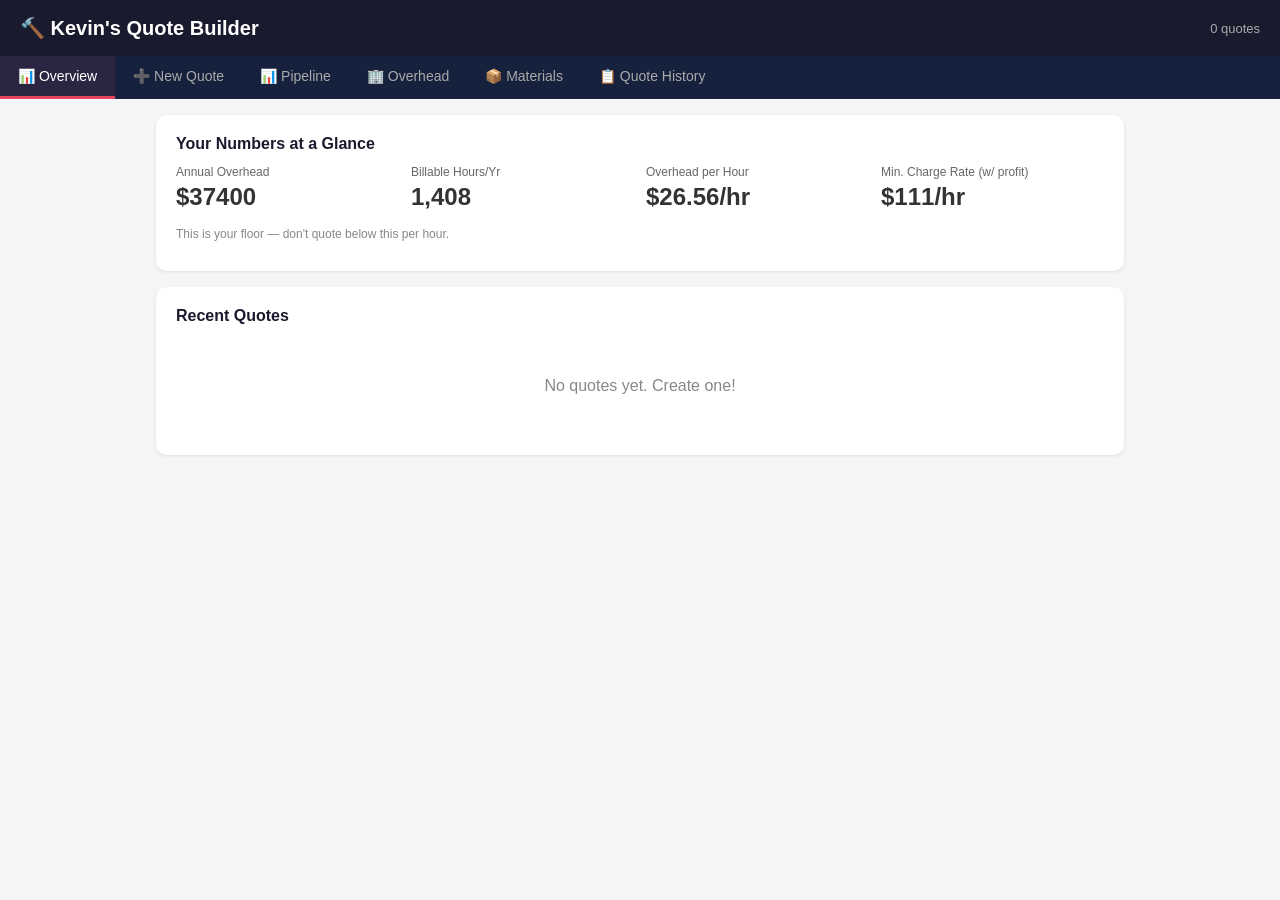
==== commit 01be99b4: "Add: pipeline kanban view, quote status flow, invoice generation, deposit tracking, stale quote foll" ====
--- a/index.html
+++ b/index.html
@@ -50,6 +50,14 @@
 .quote-body { padding: 20px; }
 @media print { nav, .no-print { display: none !important; } body { background: white; } }
 .empty-state { text-align: center; padding: 40px; color: #888; }
+.tag-draft { background: #f0f0f0; color: #666; }
+.tag-sent { background: #fff3cd; color: #856404; }
+.tag-accepted { background: #d4edda; color: #155724; }
+.tag-invoiced { background: #cce5ff; color: #004085; }
+.tag-paid { background: #c3e6cb; color: #1e7e34; }
+.tag-lost { background: #f8d7da; color: #721c24; }
+.btn-success { background: #28a745; color: white; border: none; padding: 6px 12px; border-radius: 6px; font-size: 12px; cursor: pointer; }
+.btn-primary { background: #007bff; color: white; border: none; padding: 6px 12px; border-radius: 6px; font-size: 12px; cursor: pointer; }
 </style>
 </head>
 <body>
@@ -62,6 +70,7 @@
 <nav>
   <button class="active" onclick="switchTab('overview')">📊 Overview</button>
   <button onclick="switchTab('newquote')">➕ New Quote</button>
+  <button onclick="switchTab('pipeline')">📊 Pipeline</button>
   <button onclick="switchTab('overhead')">🏢 Overhead</button>
   <button onclick="switchTab('materials')">📦 Materials</button>
   <button onclick="switchTab('history')">📋 Quote History</button>
@@ -167,6 +176,10 @@
 
     <div class="row mt">
       <div class="col">
+        <label>Deposit % (ask upfront)</label>
+        <input id="nqDeposit" type="number" value="30" min="0" max="100">
+      </div>
+      <div class="col">
         <label>Contingency %</label>
         <input id="nqContingency" type="number" value="5" min="0" max="50">
       </div>
@@ -188,6 +201,44 @@
       <button class="btn btn-secondary" onclick="printQuote()">🖨️ Print as PDF</button>
       <button class="btn btn-outline" onclick="resetQuoteForm()">Reset</button>
     </div>
+  </div>
+</div>
+
+<!-- ============ PIPELINE ============ -->
+<div id="tab-pipeline" class="tab">
+  <div class="card">
+    <h2>Quote Pipeline</h2>
+    <p style="font-size:13px;color:#888;margin-bottom:12px;">Track each quote through the stages. Use buttons in Quote History to move them forward.</p>
+    <div style="display:flex;gap:8px;overflow-x:auto;padding-bottom:12px;" id="pipelineView">
+      <div style="min-width:150px;background:#f0f0f0;border-radius:8px;padding:12px;">
+        <div style="font-size:11px;color:#888;text-transform:uppercase;font-weight:bold;">📝 DRAFT</div>
+        <div id="pipe-draft"></div>
+      </div>
+      <div style="min-width:150px;background:#fff3cd;border-radius:8px;padding:12px;">
+        <div style="font-size:11px;color:#856404;text-transform:uppercase;font-weight:bold;">📤 SENT</div>
+        <div id="pipe-sent"></div>
+      </div>
+      <div style="min-width:150px;background:#d4edda;border-radius:8px;padding:12px;">
+        <div style="font-size:11px;color:#155724;text-transform:uppercase;font-weight:bold;">✅ ACCEPTED</div>
+        <div id="pipe-accepted"></div>
+      </div>
+      <div style="min-width:150px;background:#cce5ff;border-radius:8px;padding:12px;">
+        <div style="font-size:11px;color:#004085;text-transform:uppercase;font-weight:bold;">🧾 INVOICED</div>
+        <div id="pipe-invoiced"></div>
+      </div>
+      <div style="min-width:150px;background:#c3e6cb;border-radius:8px;padding:12px;">
+        <div style="font-size:11px;color:#1e7e34;text-transform:uppercase;font-weight:bold;">💰 PAID</div>
+        <div id="pipe-paid"></div>
+      </div>
+      <div style="min-width:150px;background:#f8d7da;border-radius:8px;padding:12px;">
+        <div style="font-size:11px;color:#721c24;text-transform:uppercase;font-weight:bold;">❌ LOST</div>
+        <div id="pipe-lost"></div>
+      </div>
+    </div>
+  </div>
+  <div class="card">
+    <h2>Need Follow-Up (sent > 7 days)</h2>
+    <div id="staleQuotes"><div class="empty-state">None — good job!</div></div>
   </div>
 </div>
 
@@ -284,7 +335,7 @@
   {cat:'Timber', item:'Top & bottom track 75mm', unit:'each', cost:19.44, markup:20},
   {cat:'Timber', item:'Timber studs 90x45', unit:'each', cost:8.50, markup:20},
   {cat:'Timber', item:'Timber framing H2 treated', unit:'lm', cost:4.20, markup:20},
-  {cat:'Timber', item:'Decking board 90x19 Merbau', unit:'lm', cost:12.50, markup:25},
+  {cat:'Timber', item:'Decking board 90x19 Merbau', unit:'lm', cost:15.00, markup:25},
   {cat:'Timber', item:'Bearer 140x45 H3', unit:'lm', cost:14.80, markup:25},
   {cat:'Timber', item:'Joist 140x45 H3', unit:'lm', cost:12.20, markup:25},
   {cat:'Timber', item:'Post anchor stirrup', unit:'each', cost:6.50, markup:25},
@@ -296,8 +347,8 @@
   {cat:'Hardware', item:'Deck screws 65mm box', unit:'box', cost:35.00, markup:20},
   {cat:'Hardware', item:'Galvanised nails 75mm', unit:'kg', cost:8.50, markup:20},
   {cat:'Hardware', item:'Bugle screws 12g', unit:'box', cost:22.00, markup:20},
-  {cat:'Sauna', item:'Western Red Cedar T&G 140x19', unit:'lm', cost:22.00, markup:30},
-  {cat:'Sauna', item:'Nordic Spruce T&G 140x19', unit:'lm', cost:15.00, markup:30},
+  {cat:'Sauna', item:'Western Red Cedar T&G 140x19', unit:'lm', cost:34.50, markup:30},
+  {cat:'Sauna', item:'Nordic Spruce T&G 140x19', unit:'lm', cost:22.00, markup:30},
   {cat:'Sauna', item:'Sauna heater 6kW (Harvia)', unit:'each', cost:950, markup:25},
   {cat:'Sauna', item:'Sauna heater 8kW (Harvia)', unit:'each', cost:1200, markup:25},
   {cat:'Sauna', item:'Sauna heater controller', unit:'each', cost:350, markup:25},
@@ -447,7 +498,20 @@
   renderCurrentTab(name);
 }
 
+function switchTab(name) {
+  document.querySelectorAll('.tab').forEach(function(t){t.classList.remove('active');});
+  document.querySelectorAll('nav button').forEach(function(b){b.classList.remove('active');});
+  var tab = document.getElementById('tab-' + name);
+  if (tab) tab.classList.add('active');
+  var labels = {overview:'Overview',newquote:'New Quote',pipeline:'Pipeline',overhead:'Overhead',materials:'Materials',history:'Quote History'};
+  Array.from(document.querySelectorAll('nav button')).forEach(function(b){
+    if (b.textContent.includes(labels[name] || name)) b.classList.add('active');
+  });
+  renderCurrentTab(name);
+}
+
 function renderCurrentTab(name) {
+  if (name === 'pipeline') return renderPipeline();
   if (name === 'overview') renderOverview();
   else if (name === 'history') renderHistory();
   else if (name === 'overhead') renderOverhead();
@@ -784,6 +848,7 @@
   const type = document.getElementById('nqType').value;
   const location = document.getElementById('nqLocation').value || '';
   const overheadPct = parseFloat(document.getElementById('nqOverheadPct').value) || 100;
+  const depositPct = parseFloat(document.getElementById('nqDeposit').value) || 30;
   const contingency = parseFloat(document.getElementById('nqContingency').value) || 5;
   const profitPct = parseFloat(document.getElementById('nqProfit').value) || 25;
   
@@ -816,6 +881,8 @@
     overheadPct,
     contingency,
     profitPct,
+    depositPct,
+    depositAmt: matTotal * depositPct / 100,
     matTotal,
     labTotal,
     subTotal,
@@ -834,6 +901,8 @@
   renderOverview();
   renderHistory();
   
+  var staleSent = state.quotes.filter(function(q){return (q.status||'draft')==='sent';}).length;
+  document.getElementById('pipelineCount').textContent = staleSent + ' sent';
   document.getElementById('quoteCounter').textContent = `${state.quotes.length} quotes`;
   
   if (confirm(`Quote saved for ${client}: $${grandTotal.toFixed(2)}\n\nOpen Print Preview?`)) {
@@ -842,6 +911,63 @@
 }
 
 // ===== PRINT QUOTE =====
+
+// ===== STATUS & PIPELINE =====
+function updateQuoteStatus(i, status) {
+  state.quotes[i].status = status;
+  if (status === 'invoiced' && !state.quotes[i].invoiceNumber) {
+    state.quotes[i].invoiceNumber = 'INV-' + Date.now().toString().slice(-6);
+    state.quotes[i].invoiceDate = new Date().toISOString().split('T')[0];
+  }
+  saveState();
+  renderHistory();
+  renderPipeline();
+  renderOverview();
+}
+function markSent(i) { updateQuoteStatus(i, 'sent'); }
+function markAccepted(i) { updateQuoteStatus(i, 'accepted'); }
+function markInvoiced(i) { updateQuoteStatus(i, 'invoiced'); }
+function markPaid(i) { updateQuoteStatus(i, 'paid'); }
+function markLost(i) { updateQuoteStatus(i, 'lost'); }
+
+function renderPipeline() {
+  var stages = ['draft','sent','accepted','invoiced','paid','lost'];
+  stages.forEach(function(s) {
+    var el = document.getElementById('pipe-' + s);
+    if (!el) return;
+    var qs = state.quotes.filter(function(q) { return (q.status || 'draft') === s; });
+    if (qs.length === 0) {
+      el.innerHTML = '<div style="font-size:12px;color:#aaa;text-align:center;padding:12px;">Empty</div>';
+      return;
+    }
+    var t = qs.reduce(function(x,q) { return x + q.grandTotal; }, 0);
+    el.innerHTML = '<div style="font-size:11px;color:#888;margin-bottom:6px;">' + qs.length + ' quot' + (qs.length>1?'es':'e') + ' · $' + t.toFixed(0) + '</div>' +
+      qs.map(function(q) {
+        var idx = state.quotes.indexOf(q);
+        return '<div style="background:white;border-radius:6px;padding:8px;margin-bottom:4px;font-size:12px;cursor:pointer;border:1px solid #eee;" onclick="printQuote(state.quotes[' + idx + '])">' +
+          '<div style="font-weight:bold;">' + q.client + '</div>' +
+          '<div style="color:#888;font-size:11px;">$' + q.grandTotal.toFixed(0) + ' · ' + q.date + '</div></div>';
+      }).join('');
+  });
+  var stale = document.getElementById('staleQuotes');
+  if (stale) {
+    var now = new Date();
+    var old = state.quotes.filter(function(q) {
+      if ((q.status || 'draft') !== 'sent') return false;
+      return (now - new Date(q.date)) / (1000*60*60*24) > 7;
+    });
+    if (old.length === 0) {
+      stale.innerHTML = '<div class="empty-state">None \u2014 good job!</div>';
+    } else {
+      stale.innerHTML = old.map(function(q) {
+        var idx = state.quotes.indexOf(q);
+        return '<div style="padding:8px 0;border-bottom:1px solid #eee;display:flex;justify-content:space-between;">' +
+          '<div><strong>' + q.client + '</strong><br><span style="color:#888;font-size:12px;">$' + q.grandTotal.toFixed(0) + '</span></div>' +
+          '<button class="btn btn-small btn-outline" onclick="printQuote(state.quotes[' + idx + '])">Follow Up</button></div>';
+      }).join('');
+    }
+  }
+}
 function printQuote(quote) {
   const q = quote || state.quotes[0];
   if (!q) return;
@@ -938,7 +1064,7 @@
     <div class="card" style="padding:14px;margin-bottom:8px;">
       <div class="flex">
         <div>
-          <strong>${q.client}</strong> <span class="tag ${q.type === 'sauna' ? 'tag-sauna' : 'tag-reno'}">${typeNames[q.type] || q.type}</span>
+          <strong>${q.client}</strong> <span class="tag tag-${q.status||'draft'}" style="font-size:10px;">${(q.status||'draft').toUpperCase()}</span> <span class="tag ${q.type === 'sauna' ? 'tag-sauna' : 'tag-reno'}">${typeNames[q.type] || q.type}</span>
           <span style="font-size:12px;color:#888;margin-left:8px;">${q.date}${q.location ? ' — ' + q.location : ''}</span>
         </div>
         <div style="font-weight:bold;color:#1a1a2e;">$${q.grandTotal.toFixed(0)}</div>
@@ -947,15 +1073,22 @@
         ${q.totalHours} hrs · $${q.matTotal.toFixed(0)} mat · $${q.labTotal.toFixed(0)} lab · ${q.profitPct}% margin
       </div>
       <div style="margin-top:6px;">
-        <button class="btn btn-small btn-outline" onclick="printQuote(state.quotes[${i}])">🖨️ Print</button>
+        <button class="btn btn-small btn-outline" onclick="printQuote(state.quotes[${i}])">🖨️ Quote</button>
+        <button class="btn btn-small btn-outline" onclick="markSent(${i})">📤 Sent</button>
+        <button class="btn btn-small btn-success" onclick="markAccepted(${i})">✅ Accept</button>
+        <button class="btn btn-small btn-primary" onclick="markInvoiced(${i})">🧾 Invoice</button>
+        <button class="btn btn-small btn-success" onclick="markPaid(${i})">💰 Paid</button>
+        <button class="btn btn-small btn-outline" onclick="markLost(${i})">❌ Lost</button>
         <button class="btn btn-small btn-outline" onclick="duplicateQuote(${i})">📋 Duplicate</button>
-        <button class="btn btn-small btn-danger" onclick="deleteQuote(${i})">🗑️</button>
+        <button class="btn btn-small btn-danger" onclick="deleteQuote(${i})">🗑️ Delete</button>
       </div>
     </div>
   `).join('');
 }
 
 function renderOverview() {
+  var staleSent = state.quotes.filter(function(q){return (q.status||'draft')==='sent';}).length;
+  document.getElementById('pipelineCount').textContent = staleSent + ' sent';
   document.getElementById('quoteCounter').textContent = `${state.quotes.length} quotes`;
   
   const div = document.getElementById('overviewQuotes');
@@ -1000,7 +1133,9 @@
     saveState();
     renderHistory();
     renderOverview();
-    document.getElementById('quoteCounter').textContent = `${state.quotes.length} quotes`;
+    var staleSent = state.quotes.filter(function(q){return (q.status||'draft')==='sent';}).length;
+  document.getElementById('pipelineCount').textContent = staleSent + ' sent';
+  document.getElementById('quoteCounter').textContent = `${state.quotes.length} quotes`;
   }
 }
 
@@ -1076,7 +1211,9 @@
 renderHistory();
 renderOverview();
 loadJobTemplate();
-document.getElementById('quoteCounter').textContent = `${state.quotes.length} quotes`;
+var staleSent = state.quotes.filter(function(q){return (q.status||'draft')==='sent';}).length;
+  document.getElementById('pipelineCount').textContent = staleSent + ' sent';
+  document.getElementById('quoteCounter').textContent = `${state.quotes.length} quotes`;
 recalcOverhead();
 </script>
 </body>
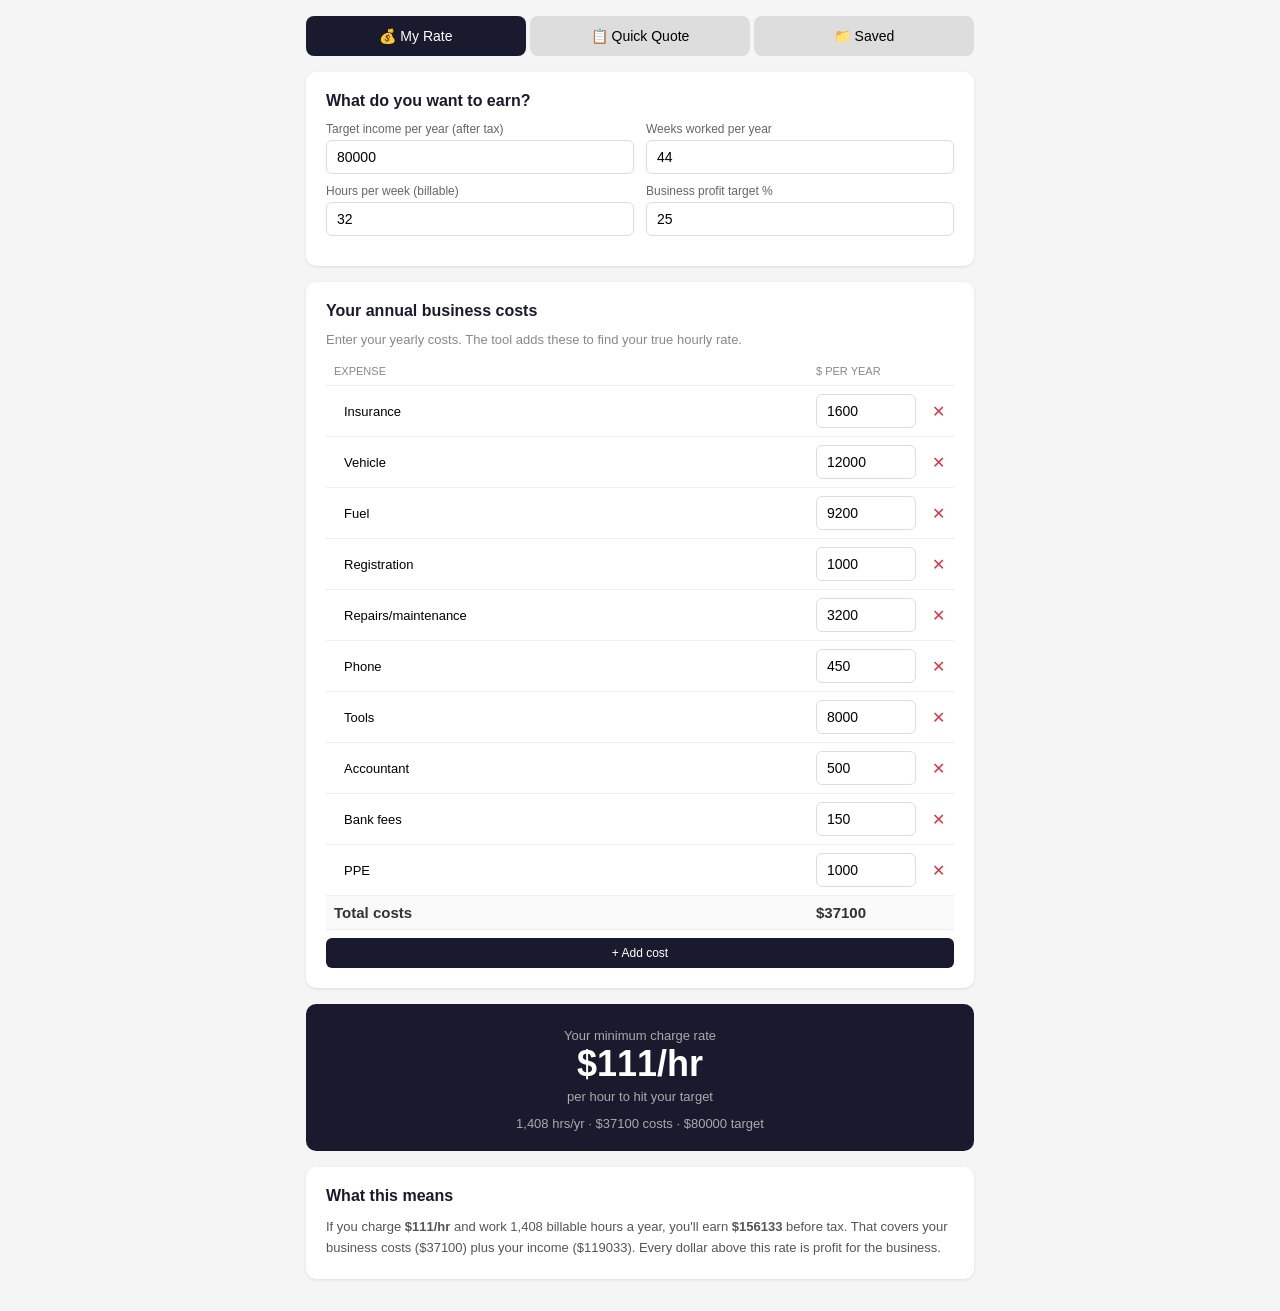
==== commit 561df785: "Complete rebuild: dead simple. Rate calc + quick quote. No pipeline, no materials DB, no invoices." ====
--- a/index.html
+++ b/index.html
@@ -3,1218 +3,548 @@
 <head>
 <meta charset="UTF-8">
 <meta name="viewport" content="width=device-width, initial-scale=1.0">
-<title>Kevin's Quote Builder</title>
+<title>Kevin's Rate & Quote Tool</title>
 <style>
 * { box-sizing: border-box; margin: 0; padding: 0; }
-body { font-family: -apple-system, BlinkMacSystemFont, 'Segoe UI', Roboto, sans-serif; background: #f5f5f5; color: #333; }
-header { background: #1a1a2e; color: white; padding: 16px 20px; display: flex; justify-content: space-between; align-items: center; }
-header h1 { font-size: 20px; }
-header span { color: #aaa; font-size: 13px; }
-nav { display: flex; background: #16213e; overflow-x: auto; }
-nav button { padding: 12px 18px; border: none; background: none; color: #aaa; font-size: 14px; cursor: pointer; white-space: nowrap; border-bottom: 3px solid transparent; }
-nav button.active { color: white; border-bottom-color: #e94560; background: rgba(233,69,96,0.1); }
-main { max-width: 1000px; margin: 0 auto; padding: 16px; }
+body { font-family: -apple-system, BlinkMacSystemFont, 'Segoe UI', Roboto, sans-serif; background: #f5f5f5; color: #333; padding: 16px; max-width: 700px; margin: auto; }
+h1 { font-size: 22px; color: #1a1a2e; margin-bottom: 16px; }
+h2 { font-size: 16px; margin-bottom: 12px; color: #1a1a2e; }
+.card { background: white; border-radius: 10px; padding: 20px; margin-bottom: 16px; box-shadow: 0 1px 3px rgba(0,0,0,0.1); }
+.row { display: flex; gap: 12px; margin-bottom: 10px; flex-wrap: wrap; }
+.col { flex: 1; min-width: 120px; }
+label { display: block; font-size: 12px; color: #666; margin-bottom: 4px; }
+input { width: 100%; padding: 8px 10px; border: 1px solid #ddd; border-radius: 6px; font-size: 14px; }
+input:focus { outline: none; border-color: #e94560; }
+table { width: 100%; border-collapse: collapse; font-size: 13px; }
+th, td { text-align: left; padding: 8px 8px; border-bottom: 1px solid #eee; }
+th { font-size: 11px; color: #888; font-weight: normal; text-transform: uppercase; }
+.total { font-weight: bold; background: #f9f9f9; font-size: 15px; }
+.big-num { font-size: 28px; font-weight: bold; color: #1a1a2e; text-align: center; padding: 16px; }
+.sub-num { font-size: 14px; color: #888; text-align: center; }
+.btn { padding: 12px 24px; border: none; border-radius: 6px; font-size: 14px; cursor: pointer; }
+.btn-primary { background: #e94560; color: white; width: 100%; }
+.btn-secondary { background: #1a1a2e; color: white; width: 100%; }
+.tabs { display: flex; margin-bottom: 16px; gap: 4px; }
+.tab-btn { flex: 1; padding: 12px; border: none; background: #ddd; border-radius: 8px; font-size: 14px; cursor: pointer; }
+.tab-btn.active { background: #1a1a2e; color: white; }
 .tab { display: none; }
 .tab.active { display: block; }
-.card { background: white; border-radius: 10px; padding: 20px; margin-bottom: 16px; box-shadow: 0 1px 3px rgba(0,0,0,0.1); }
-.card h2 { font-size: 16px; margin-bottom: 12px; color: #1a1a2e; }
-.row { display: flex; gap: 12px; margin-bottom: 10px; flex-wrap: wrap; }
-.col { flex: 1; min-width: 140px; }
-label { display: block; font-size: 12px; color: #666; margin-bottom: 4px; }
-input, select { width: 100%; padding: 8px 10px; border: 1px solid #ddd; border-radius: 6px; font-size: 14px; }
-input:focus, select:focus { outline: none; border-color: #e94560; }
-table { width: 100%; border-collapse: collapse; font-size: 13px; }
-th, td { text-align: left; padding: 8px 10px; border-bottom: 1px solid #eee; }
-th { font-size: 11px; color: #888; text-transform: uppercase; letter-spacing: 0.5px; }
-.total-row { font-weight: bold; background: #f9f9f9; }
-.grand-total { font-size: 18px; font-weight: bold; color: #1a1a2e; text-align: right; padding: 16px 0; }
-.btn { padding: 10px 20px; border: none; border-radius: 6px; font-size: 14px; cursor: pointer; }
-.btn-primary { background: #e94560; color: white; }
-.btn-secondary { background: #16213e; color: white; }
-.btn-outline { background: none; border: 1px solid #ddd; color: #555; }
-.btn-small { padding: 6px 12px; font-size: 12px; }
-.btn-danger { background: #dc3545; color: white; }
-.right { text-align: right; }
-.mt { margin-top: 16px; }
-.mb { margin-bottom: 12px; }
-.flex { display: flex; justify-content: space-between; align-items: center; }
-.gap { gap: 10px; }
-.tag { display: inline-block; padding: 3px 8px; border-radius: 4px; font-size: 11px; }
-.tag-sauna { background: #fff3cd; color: #856404; }
-.tag-reno { background: #d4edda; color: #155724; }
-.tag-pending { background: #ffeeba; }
-.tag-active { background: #b8daff; }
-.tag-done { background: #c3e6cb; }
-.quote-header { background: #1a1a2e; color: white; padding: 20px; border-radius: 10px 10px 0 0; }
-.quote-header h2 { color: white; margin: 0; }
-.quote-body { padding: 20px; }
-@media print { nav, .no-print { display: none !important; } body { background: white; } }
-.empty-state { text-align: center; padding: 40px; color: #888; }
-.tag-draft { background: #f0f0f0; color: #666; }
-.tag-sent { background: #fff3cd; color: #856404; }
-.tag-accepted { background: #d4edda; color: #155724; }
-.tag-invoiced { background: #cce5ff; color: #004085; }
-.tag-paid { background: #c3e6cb; color: #1e7e34; }
-.tag-lost { background: #f8d7da; color: #721c24; }
-.btn-success { background: #28a745; color: white; border: none; padding: 6px 12px; border-radius: 6px; font-size: 12px; cursor: pointer; }
-.btn-primary { background: #007bff; color: white; border: none; padding: 6px 12px; border-radius: 6px; font-size: 12px; cursor: pointer; }
+.rate-box { background: #1a1a2e; color: white; border-radius: 10px; padding: 20px; text-align: center; margin-top: 12px; }
+.rate-box .big { font-size: 36px; font-weight: bold; }
+.rate-box .sub { font-size: 13px; color: #aaa; margin-top: 4px; }
+.delete-btn { color: #dc3545; cursor: pointer; font-size: 16px; border: none; background: none; }
+@media print { .no-print { display: none; } body { background: white; padding: 0; } }
+.highlight { color: #e94560; font-weight: bold; }
 </style>
 </head>
 <body>
 
-<header>
-  <h1>🔨 Kevin's Quote Builder</h1>
-  <span id="quoteCounter">0 quotes</span>
-</header>
-
-<nav>
-  <button class="active" onclick="switchTab('overview')">📊 Overview</button>
-  <button onclick="switchTab('newquote')">➕ New Quote</button>
-  <button onclick="switchTab('pipeline')">📊 Pipeline</button>
-  <button onclick="switchTab('overhead')">🏢 Overhead</button>
-  <button onclick="switchTab('materials')">📦 Materials</button>
-  <button onclick="switchTab('history')">📋 Quote History</button>
-</nav>
-
-<main>
-
-<!-- ============ OVERVIEW ============ -->
-<div id="tab-overview" class="tab active">
-  <div class="card">
-    <h2>Your Numbers at a Glance</h2>
+<div class="tabs no-print">
+  <button class="tab-btn active" onclick="switchTab('rate')">💰 My Rate</button>
+  <button class="tab-btn" onclick="switchTab('quote')">📋 Quick Quote</button>
+  <button class="tab-btn" onclick="switchTab('saved')">📁 Saved</button>
+</div>
+
+<!-- ===== TAB 1: MY RATE ===== -->
+<div id="tab-rate" class="tab active">
+  <div class="card">
+    <h2>What do you want to earn?</h2>
     <div class="row">
       <div class="col">
-        <label>Annual Overhead</label>
-        <div id="ovTotalOverhead" style="font-size:24px;font-weight:bold;">$0</div>
-      </div>
-      <div class="col">
-        <label>Billable Hours/Yr</label>
-        <div id="ovBillableHrs" style="font-size:24px;font-weight:bold;">1,400</div>
-      </div>
-      <div class="col">
-        <label>Overhead per Hour</label>
-        <div id="ovOverheadRate" style="font-size:24px;font-weight:bold;">$0</div>
-      </div>
-      <div class="col">
-        <label>Min. Charge Rate (w/ profit)</label>
-        <div id="ovMinRate" style="font-size:24px;font-weight:bold;">$0</div>
-      </div>
-    </div>
-    <div class="row mt" style="color:#888;font-size:12px;">
-      <div class="col">This is your floor — don't quote below this per hour.</div>
-    </div>
-  </div>
-
-  <div class="card">
-    <h2>Recent Quotes</h2>
-    <div id="overviewQuotes"><div class="empty-state">No quotes yet. Create one!</div></div>
+        <label>Target income per year (after tax)</label>
+        <input id="targetIncome" type="number" value="80000" oninput="calcRate()">
+      </div>
+      <div class="col">
+        <label>Weeks worked per year</label>
+        <input id="weeksWorked" type="number" value="44" oninput="calcRate()">
+      </div>
+    </div>
+    <div class="row">
+      <div class="col">
+        <label>Hours per week (billable)</label>
+        <input id="hoursWeek" type="number" value="32" oninput="calcRate()">
+      </div>
+      <div class="col">
+        <label>Business profit target %</label>
+        <input id="profitTarget" type="number" value="25" oninput="calcRate()">
+      </div>
+    </div>
+  </div>
+
+  <div class="card">
+    <h2>Your annual business costs</h2>
+    <p style="font-size:13px;color:#888;margin-bottom:10px;">Enter your yearly costs. The tool adds these to find your true hourly rate.</p>
+    <table>
+      <thead><tr><th>Expense</th><th style="width:110px">$ per year</th><th style="width:30px"></th></tr></thead>
+      <tbody id="costList"></tbody>
+      <tfoot><tr class="total"><td>Total costs</td><td id="totalCosts">$0</td><td></td></tr></tfoot>
+    </table>
+    <button class="btn btn-secondary no-print" onclick="addCost()" style="margin-top:8px;font-size:12px;padding:8px;">+ Add cost</button>
+  </div>
+
+  <div class="rate-box no-print" id="rateDisplay">
+    <div class="sub">Your minimum charge rate</div>
+    <div class="big" id="hourlyRate">$0</div>
+    <div class="sub">per hour to hit your target</div>
+    <div style="margin-top:12px;font-size:13px;color:#aaa;">
+      <span id="rateDetail">0 hrs/yr · $0 costs · $0 income target</span>
+    </div>
+  </div>
+
+  <div class="card no-print" style="margin-top:16px;">
+    <h2>What this means</h2>
+    <p style="font-size:13px;color:#555;line-height:1.6;">
+      If you charge <strong id="rateExample1">$0/hr</strong> and work <span id="rateExampleHrs">1,408</span> billable hours a year,
+      you'll earn <strong id="rateExampleEarn">$0</strong> before tax.
+      That covers your business costs (<span id="rateExampleCosts">$0</span>) plus your income (<span id="rateExampleIncome">$0</span>).
+      Every dollar above this rate is profit for the business.
+    </p>
   </div>
 </div>
 
-<!-- ============ NEW QUOTE ============ -->
-<div id="tab-newquote" class="tab">
+<!-- ===== TAB 2: QUICK QUOTE ===== -->
+<div id="tab-quote" class="tab">
   <div class="card">
     <h2>New Quote</h2>
     <div class="row">
       <div class="col">
-        <label>Client Name</label>
-        <input id="nqClient" placeholder="e.g. John Smith">
-      </div>
-      <div class="col">
-        <label>Job Type</label>
-        <select id="nqType" onchange="loadJobTemplate()">
-          <option value="sauna">🏠 Sauna</option>
-          <option value="reno-wall">🧱 Wall / Framing</option>
-          <option value="reno-tile">🛁 Tiling / Bathroom</option>
-          <option value="reno-general">🔨 Reno — General</option>
-          <option value="custom">📋 Custom</option>
+        <label>Client name</label>
+        <input id="qClient" placeholder="e.g. John Smith">
+      </div>
+      <div class="col">
+        <label>Job description</label>
+        <input id="qJob" placeholder="e.g. Stud wall, sauna install">
+      </div>
+    </div>
+  </div>
+
+  <div class="card">
+    <h2>Materials</h2>
+    <p style="font-size:13px;color:#888;margin-bottom:10px;">Add the stuff you're buying for this job. Include everything.</p>
+    <table>
+      <thead><tr><th>Item</th><th style="width:70px">Qty</th><th style="width:100px">Unit cost ($)</th><th style="width:100px">Total</th><th style="width:30px"></th></tr></thead>
+      <tbody id="matList"></tbody>
+      <tfoot><tr class="total"><td colspan="2">Materials total</td><td id="matTotal">$0</td><td></td></tr></tfoot>
+    </table>
+    <button class="btn btn-secondary no-print" onclick="addMat()" style="margin-top:8px;font-size:12px;padding:8px;">+ Add material</button>
+  </div>
+
+  <div class="card">
+    <h2>Labour</h2>
+    <div class="row">
+      <div class="col">
+        <label>Your hours on this job</label>
+        <input id="qHours" type="number" value="8" oninput="calcQuote()">
+      </div>
+      <div class="col">
+        <label>Your hourly charge rate</label>
+        <input id="qRate" type="number" oninput="calcQuote()">
+        <span id="rateHint" style="font-size:11px;color:#888;">Your min rate: $0/hr</span>
+      </div>
+    </div>
+    <div class="row">
+      <div class="col">
+        <label>Worker hours (Jordan etc)</label>
+        <input id="qWorkerHours" type="number" value="0" oninput="calcQuote()">
+      </div>
+      <div class="col">
+        <label>Worker hourly rate</label>
+        <input id="qWorkerRate" type="number" value="0" oninput="calcQuote()">
+      </div>
+    </div>
+  </div>
+
+  <div class="card">
+    <h2>Subbies & other costs</h2>
+    <table>
+      <thead><tr><th>Item</th><th style="width:110px">Cost</th><th style="width:30px"></th></tr></thead>
+      <tbody id="extraList"></tbody>
+      <tfoot><tr class="total"><td>Subbies + other</td><td id="extraTotal">$0</td><td></td></tr></tfoot>
+    </table>
+    <button class="btn btn-secondary no-print" onclick="addExtra()" style="margin-top:8px;font-size:12px;padding:8px;">+ Add item</button>
+  </div>
+
+  <div class="card">
+    <div class="row">
+      <div class="col">
+        <label>Profit margin on this job %</label>
+        <input id="qMargin" type="number" value="25" oninput="calcQuote()">
+      </div>
+      <div class="col">
+        <label>GST?</label>
+        <select id="qGst" onchange="calcQuote()">
+          <option value="1">Yes — add GST</option>
+          <option value="0">No — quote ex GST</option>
         </select>
       </div>
-      <div class="col">
-        <label>Job Name/Location</label>
-        <input id="nqLocation" placeholder="e.g. 123 Smith St">
-      </div>
-    </div>
-  </div>
-
-  <div class="card" id="nqTemplateCard">
-    <div class="flex mb">
-      <h2>Materials</h2>
-      <div>
-        <button class="btn btn-small btn-outline" onclick="addMaterialRow()">+ Add Item</button>
-        <button class="btn btn-small btn-outline" onclick="loadFromMaterialsDB()">📦 From DB</button>
-      </div>
-    </div>
-    <table id="nqMaterialsTable">
-      <thead>
-        <tr><th>Item</th><th style="width:60px">Qty</th><th style="width:90px">Unit Cost</th><th style="width:90px">Markup %</th><th style="width:100px">Sell Price</th><th style="width:40px"></th></tr>
-      </thead>
-      <tbody id="nqMaterialsBody"></tbody>
-      <tfoot><tr class="total-row"><td colspan="3">Materials Total</td><td id="nqMatMarkupPct"></td><td id="nqMatTotal">$0.00</td><td></td></tr></tfoot>
-    </table>
-
-    <h2 class="mt">Labour</h2>
-    <table>
-      <thead><tr><th>Worker</th><th style="width:60px">Hours</th><th style="width:90px">Rate/hr</th><th style="width:100px">Total</th><th style="width:40px"></th></tr></thead>
-      <tbody id="nqLabourBody"></tbody>
-      <tfoot><tr class="total-row"><td colspan="2">Labour Total</td><td id="nqLabRate"></td><td id="nqLabTotal">$0.00</td><td></td></tr></tfoot>
-    </table>
-
-    <h2 class="mt">Subcontractors</h2>
-    <table>
-      <thead><tr><th>Trade</th><th style="width:90px">Cost</th><th style="width:40px"></th></tr></thead>
-      <tbody id="nqSubbieBody"></tbody>
-      <tfoot><tr class="total-row"><td>Subbies Total</td><td id="nqSubTotal">$0.00</td><td></td></tr></tfoot>
-    </table>
-
-    <h2 class="mt">Other Costs</h2>
-    <table>
-      <thead><tr><th>Item</th><th style="width:90px">Cost</th><th style="width:40px"></th></tr></thead>
-      <tbody id="nqOtherBody"></tbody>
-      <tfoot><tr class="total-row"><td>Other Total</td><td id="nqOtherTotal">$0.00</td><td></td></tr></tfoot>
-    </table>
-
-    <div class="row mt">
-      <div class="col">
-        <label>Deposit % (ask upfront)</label>
-        <input id="nqDeposit" type="number" value="30" min="0" max="100">
-      </div>
-      <div class="col">
-        <label>Contingency %</label>
-        <input id="nqContingency" type="number" value="5" min="0" max="50">
-      </div>
-      <div class="col">
-        <label>Profit Margin %</label>
-        <input id="nqProfit" type="number" value="25" min="0" max="100">
-      </div>
-      <div class="col">
-        <label>Overhead % to apply</label>
-        <input id="nqOverheadPct" type="number" value="100" min="0" max="100">
-        <span style="font-size:11px;color:#888;">(% of overhead rate applied to labour hours)</span>
-      </div>
-    </div>
-
-    <div class="grand-total" id="nqGrandTotal">$0.00</div>
-
-    <div class="flex gap">
-      <button class="btn btn-primary" onclick="saveQuote()">💾 Save Quote</button>
-      <button class="btn btn-secondary" onclick="printQuote()">🖨️ Print as PDF</button>
-      <button class="btn btn-outline" onclick="resetQuoteForm()">Reset</button>
-    </div>
+    </div>
+  </div>
+
+  <div class="card" style="text-align:center;">
+    <div style="font-size:14px;color:#888;">Total quote</div>
+    <div class="big-num" id="quoteTotal">$0</div>
+    <div style="font-size:13px;color:#888;" id="quoteBreakdown"></div>
+    <button class="btn btn-primary no-print" onclick="saveQuote()" style="margin-top:12px;">💾 Save Quote</button>
+    <button class="btn btn-secondary no-print" onclick="printQuote()" style="margin-top:8px;">🖨️ Print / PDF</button>
   </div>
 </div>
 
-<!-- ============ PIPELINE ============ -->
-<div id="tab-pipeline" class="tab">
-  <div class="card">
-    <h2>Quote Pipeline</h2>
-    <p style="font-size:13px;color:#888;margin-bottom:12px;">Track each quote through the stages. Use buttons in Quote History to move them forward.</p>
-    <div style="display:flex;gap:8px;overflow-x:auto;padding-bottom:12px;" id="pipelineView">
-      <div style="min-width:150px;background:#f0f0f0;border-radius:8px;padding:12px;">
-        <div style="font-size:11px;color:#888;text-transform:uppercase;font-weight:bold;">📝 DRAFT</div>
-        <div id="pipe-draft"></div>
-      </div>
-      <div style="min-width:150px;background:#fff3cd;border-radius:8px;padding:12px;">
-        <div style="font-size:11px;color:#856404;text-transform:uppercase;font-weight:bold;">📤 SENT</div>
-        <div id="pipe-sent"></div>
-      </div>
-      <div style="min-width:150px;background:#d4edda;border-radius:8px;padding:12px;">
-        <div style="font-size:11px;color:#155724;text-transform:uppercase;font-weight:bold;">✅ ACCEPTED</div>
-        <div id="pipe-accepted"></div>
-      </div>
-      <div style="min-width:150px;background:#cce5ff;border-radius:8px;padding:12px;">
-        <div style="font-size:11px;color:#004085;text-transform:uppercase;font-weight:bold;">🧾 INVOICED</div>
-        <div id="pipe-invoiced"></div>
-      </div>
-      <div style="min-width:150px;background:#c3e6cb;border-radius:8px;padding:12px;">
-        <div style="font-size:11px;color:#1e7e34;text-transform:uppercase;font-weight:bold;">💰 PAID</div>
-        <div id="pipe-paid"></div>
-      </div>
-      <div style="min-width:150px;background:#f8d7da;border-radius:8px;padding:12px;">
-        <div style="font-size:11px;color:#721c24;text-transform:uppercase;font-weight:bold;">❌ LOST</div>
-        <div id="pipe-lost"></div>
-      </div>
-    </div>
-  </div>
-  <div class="card">
-    <h2>Need Follow-Up (sent > 7 days)</h2>
-    <div id="staleQuotes"><div class="empty-state">None — good job!</div></div>
+<!-- ===== TAB 3: SAVED ===== -->
+<div id="tab-saved" class="tab">
+  <div class="card">
+    <h2>Saved Quotes</h2>
+    <div id="savedList"><p style="color:#888;text-align:center;padding:20px;">No saved quotes yet.</p></div>
   </div>
 </div>
 
-<!-- ============ OVERHEAD ============ -->
-<div id="tab-overhead" class="tab">
-  <div class="card">
-    <h2>Annual Fixed Costs</h2>
-    <p style="font-size:13px;color:#888;margin-bottom:12px;">These are your yearly costs to run the business, regardless of any job.</p>
-    <table id="overheadTable">
-      <thead><tr><th>Expense</th><th style="width:120px">Annual Cost</th><th style="width:40px"></th></tr></thead>
-      <tbody id="overheadBody"></tbody>
-      <tfoot><tr class="total-row"><td>Total Annual Overhead</td><td id="ovTotal">$0.00</td><td></td></tr></tfoot>
-    </table>
-    <div class="mt">
-      <button class="btn btn-small btn-outline" onclick="addOverheadRow()">+ Add Expense</button>
-    </div>
-  </div>
-
-  <div class="card">
-    <h2>Billable Hours Estimate</h2>
-    <div class="row">
-      <div class="col">
-        <label>Weeks worked per year</label>
-        <input id="ovWeeks" type="number" value="44" min="1" max="52" onchange="recalcOverhead()">
-      </div>
-      <div class="col">
-        <label>Hours per week (billable)</label>
-        <input id="ovHoursPerWeek" type="number" value="32" min="1" max="80" onchange="recalcOverhead()">
-      </div>
-    </div>
-    <div class="row">
-      <div class="col"><strong>Total billable hours:</strong> <span id="ovBillableCalc">1,408</span></div>
-      <div class="col"><strong>Overhead cost per hour:</strong> <span id="ovRateCalc">$0.00</span></div>
-    </div>
-    <p style="font-size:12px;color:#888;margin-top:8px;">Tip: 44 wks × 32 hrs = 1,408 billable hrs. Realistic for a tradie with holidays, sick days, and gaps between jobs.</p>
-  </div>
-
-  <div class="card">
-    <h2>Target Hourly Rate</h2>
-    <div class="row">
-      <div class="col">
-        <label>What you want to pay yourself per year</label>
-        <input id="ovTargetSalary" type="number" value="80000" onchange="recalcOverhead()">
-      </div>
-    </div>
-    <div class="row">
-      <div class="col"><strong>Target wage per hour:</strong> <span id="ovWageRate">$56.82</span></div>
-      <div class="col"><strong>Overhead per hour:</strong> <span id="ovOvRateDisplay">$0.00</span></div>
-      <div class="col"><strong>Min charge rate (no profit):</strong> <span id="ovMinChargeRate">$0.00</span></div>
-      <div class="col"><strong>With 25% profit margin:</strong> <span id="ovChargeWithProfit">$0.00</span></div>
-    </div>
-    <p style="font-size:12px;color:#888;margin-top:8px;">This is the minimum you should charge per hour. Anything less means you're losing money.</p>
-    <div class="mt">
-      <button class="btn btn-primary" onclick="saveOverhead()">💾 Save Overhead Settings</button>
-    </div>
-  </div>
-</div>
-
-<!-- ============ MATERIALS DB ============ -->
-<div id="tab-materials" class="tab">
-  <div class="card">
-    <div class="flex mb">
-      <h2>Materials Price List</h2>
-      <button class="btn btn-small btn-outline" onclick="addMaterialDBRow()">+ Add Item</button>
-    </div>
-    <p style="font-size:13px;color:#888;margin-bottom:12px;">Store your regular material prices here. Set your default markup and they'll be available when quoting.</p>
-    <table>
-      <thead><tr><th>Category</th><th>Item Name</th><th style="width:80px">Unit</th><th style="width:90px">Cost Price</th><th style="width:90px">Default Markup %</th><th style="width:40px"></th></tr></thead>
-      <tbody id="materialsDBBody"></tbody>
-    </table>
-    <div class="mt">
-      <button class="btn btn-primary" onclick="saveMaterialsDB()">💾 Save Materials DB</button>
-    </div>
-  </div>
-</div>
-
-<!-- ============ QUOTE HISTORY ============ -->
-<div id="tab-history" class="tab">
-  <div class="card">
-    <div class="flex mb">
-      <h2>Quote History</h2>
-      <button class="btn btn-small btn-outline" onclick="exportQuotes()">📤 Export All</button>
-    </div>
-    <div id="historyList"><div class="empty-state">No quotes saved yet.</div></div>
-  </div>
-</div>
-
-</main>
-
 <script>
-// ===== DATA =====
-const DEFAULT_MATERIALS_DB = [
-  {cat:'Timber', item:'Steel studs 75mm', unit:'each', cost:13.13, markup:20},
-  {cat:'Timber', item:'Top & bottom track 75mm', unit:'each', cost:19.44, markup:20},
-  {cat:'Timber', item:'Timber studs 90x45', unit:'each', cost:8.50, markup:20},
-  {cat:'Timber', item:'Timber framing H2 treated', unit:'lm', cost:4.20, markup:20},
-  {cat:'Timber', item:'Decking board 90x19 Merbau', unit:'lm', cost:15.00, markup:25},
-  {cat:'Timber', item:'Bearer 140x45 H3', unit:'lm', cost:14.80, markup:25},
-  {cat:'Timber', item:'Joist 140x45 H3', unit:'lm', cost:12.20, markup:25},
-  {cat:'Timber', item:'Post anchor stirrup', unit:'each', cost:6.50, markup:25},
-  {cat:'Timber', item:'Pergola beam 190x45', unit:'lm', cost:18.50, markup:25},
-  {cat:'Hardware', item:'Plasterboard 10mm 2400x1200', unit:'sheet', cost:26.73, markup:20},
-  {cat:'Hardware', item:'Plaster screws 25mm box', unit:'box', cost:27.12, markup:20},
-  {cat:'Hardware', item:'Stud adhesive 290ml', unit:'tube', cost:18.85, markup:20},
-  {cat:'Hardware', item:'Aluminium skirt angle', unit:'each', cost:28.07, markup:20},
-  {cat:'Hardware', item:'Deck screws 65mm box', unit:'box', cost:35.00, markup:20},
-  {cat:'Hardware', item:'Galvanised nails 75mm', unit:'kg', cost:8.50, markup:20},
-  {cat:'Hardware', item:'Bugle screws 12g', unit:'box', cost:22.00, markup:20},
-  {cat:'Sauna', item:'Western Red Cedar T&G 140x19', unit:'lm', cost:34.50, markup:30},
-  {cat:'Sauna', item:'Nordic Spruce T&G 140x19', unit:'lm', cost:22.00, markup:30},
-  {cat:'Sauna', item:'Sauna heater 6kW (Harvia)', unit:'each', cost:950, markup:25},
-  {cat:'Sauna', item:'Sauna heater 8kW (Harvia)', unit:'each', cost:1200, markup:25},
-  {cat:'Sauna', item:'Sauna heater controller', unit:'each', cost:350, markup:25},
-  {cat:'Sauna', item:'Sauna door glass 1800x700', unit:'each', cost:850, markup:25},
-  {cat:'Sauna', item:'Sauna bench timber', unit:'lm', cost:28.00, markup:30},
-  {cat:'Sauna', item:'Vapour barrier foil', unit:'roll', cost:85.00, markup:20},
-  {cat:'Sauna', item:'Battening timber 42x19', unit:'lm', cost:3.50, markup:20},
-  {cat:'Sauna', item:'Insulation Rockwool 50mm', unit:'m2', cost:18.00, markup:20},
-  {cat:'Sauna', item:'Sauna thermometer/hygrometer', unit:'each', cost:45.00, markup:30},
-  {cat:'Sauna', item:'LED strip lighting (sauna grade)', unit:'kit', cost:120, markup:25},
-  {cat:'Sauna', item:'Sauna bucket & ladle', unit:'set', cost:35.00, markup:30},
-  {cat:'Tiling', item:'Tile adhesive 20kg', unit:'bag', cost:28.00, markup:20},
-  {cat:'Tiling', item:'Tile grout 5kg', unit:'bag', cost:18.00, markup:20},
-  {cat:'Tiling', item:'Waterproof membrane', unit:'m2', cost:25.00, markup:20},
-  {cat:'Tiling', item:'Tile spacers 2mm bag', unit:'bag', cost:4.50, markup:20},
-  {cat:'Tiling', item:'Tile trim L-shaped', unit:'lm', cost:5.50, markup:20},
-  {cat:'Tiling', item:'Backer board 1200x900', unit:'sheet', cost:32.00, markup:20},
-  {cat:'Tiling', item:'Drainage grate linear', unit:'each', cost:65.00, markup:20},
-];
-
-const JOB_TEMPLATES = {
-  'sauna': {
-    materials: [
-      {item:'Timber cladding (cedar)', qty:40, cost:22, markup:30},
-      {item:'Battening 42x19', qty:12, cost:3.50, markup:20},
-      {item:'Vapour barrier foil', qty:1, cost:85, markup:20},
-      {item:'Rockwool insulation 50mm', qty:15, cost:18, markup:20},
-      {item:'Sauna heater 8kW', qty:1, cost:1200, markup:25},
-      {item:'Heater controller', qty:1, cost:350, markup:25},
-      {item:'Sauna glass door', qty:1, cost:850, markup:25},
-      {item:'Bench timber', qty:6, cost:28, markup:30},
-      {item:'Thermometer/hygrometer', qty:1, cost:45, markup:30},
-      {item:'LED strip lighting kit', qty:1, cost:120, markup:25},
-      {item:'Bucket & ladle set', qty:1, cost:35, markup:30},
-      {item:'Stainless steel screws', qty:1, cost:22, markup:20},
-    ],
-    labour: [
-      {worker:'Kevin', hours:40, rate:110},
-      {worker:'Jordan', hours:20, rate:55},
-    ],
-    subbies: [],
-    other: [{item:'Dump/rubbish removal', cost:150}],
-  },
-  'reno-wall': {
-    materials: [
-      {item:'Steel studs 75mm', qty:8, cost:13.13, markup:0},
-      {item:'Top & bottom track', qty:2, cost:19.44, markup:0},
-      {item:'Plasterboard 10mm', qty:4, cost:26.73, markup:0},
-      {item:'Plaster screws box', qty:1, cost:27.12, markup:0},
-      {item:'Stud adhesive', qty:1, cost:18.85, markup:0},
-      {item:'Aluminium skirt angle', qty:2, cost:28.07, markup:0},
-    ],
-    labour: [
-      {worker:'Kevin', hours:8, rate:110},
-    ],
-    subbies: [],
-    other: [],
-  },
-  'reno-tile': {
-    materials: [
-      {item:'Backer board', qty:3, cost:32, markup:20},
-      {item:'Waterproof membrane', qty:10, cost:25, markup:20},
-      {item:'Tile adhesive 20kg', qty:3, cost:28, markup:20},
-      {item:'Tile grout 5kg', qty:2, cost:18, markup:20},
-      {item:'Tile spacers', qty:1, cost:4.50, markup:20},
-      {item:'Tile trim L-shaped', qty:8, cost:5.50, markup:20},
-      {item:'Drainage grate', qty:1, cost:65, markup:20},
-    ],
-    labour: [
-      {worker:'Kevin', hours:24, rate:110},
-      {worker:'Jordan', hours:12, rate:55},
-    ],
-    subbies: [{trade:'Plumber', cost:400}],
-    other: [{item:'Skip bin', cost:180}],
-  },
-  'reno-general': {
-    materials: [],
-    labour: [
-      {worker:'Kevin', hours:1, rate:110},
-    ],
-    subbies: [],
-    other: [],
-  },
-  'custom': {
-    materials: [],
-    labour: [
-      {worker:'Kevin', hours:1, rate:110},
-    ],
-    subbies: [],
-    other: [],
-  },
-};
-
-// Default overhead expenses
-const DEFAULT_OVERHEAD = [
-  {name:'Insurance', cost:1600},
-  {name:'Vehicle', cost:12000},
-  {name:'Fuel', cost:9200},
-  {name:'Registration', cost:1000},
-  {name:'Repairs', cost:3200},
-  {name:'Phone', cost:450},
-  {name:'Internet', cost:0},
-  {name:'Software', cost:300},
-  {name:'Accountant', cost:500},
-  {name:'Advertising', cost:0},
-  {name:'Tools', cost:8000},
-  {name:'PPE', cost:1000},
-  {name:'Bank Fees', cost:150},
-  {name:'Rent', cost:0},
-  {name:'Other', cost:0},
-];
-
 // ===== STATE =====
 let state = {
+  costs: [
+    {name:'Insurance', cost:1600},
+    {name:'Vehicle', cost:12000},
+    {name:'Fuel', cost:9200},
+    {name:'Registration', cost:1000},
+    {name:'Repairs/maintenance', cost:3200},
+    {name:'Phone', cost:450},
+    {name:'Tools', cost:8000},
+    {name:'Accountant', cost:500},
+    {name:'Bank fees', cost:150},
+    {name:'PPE', cost:1000},
+  ],
+  targetIncome: 80000,
+  weeks: 44,
+  hoursWeek: 32,
+  profitTarget: 25,
   quotes: [],
-  overhead: { expenses: [...DEFAULT_OVERHEAD], weeks: 44, hoursPerWeek: 32, targetSalary: 80000 },
-  materialsDB: [...DEFAULT_MATERIALS_DB],
 };
 
-// ===== STORAGE =====
 function loadState() {
   try {
-    const saved = localStorage.getItem('kevinQuoteBuilder');
-    if (saved) {
-      const parsed = JSON.parse(saved);
-      state.quotes = parsed.quotes || [];
-      state.overhead = { ...state.overhead, ...(parsed.overhead || {}) };
-      state.materialsDB = parsed.materialsDB && parsed.materialsDB.length > 0 ? parsed.materialsDB : [...DEFAULT_MATERIALS_DB];
+    var s = localStorage.getItem('kevinSimple');
+    if (s) {
+      var d = JSON.parse(s);
+      state.costs = d.costs || state.costs;
+      state.targetIncome = d.targetIncome || 80000;
+      state.weeks = d.weeks || 44;
+      state.hoursWeek = d.hoursWeek || 32;
+      state.profitTarget = d.profitTarget || 25;
+      state.quotes = d.quotes || [];
     }
-  } catch(e) { console.log('Load error', e); }
+  } catch(e) {}
 }
 
 function saveState() {
-  localStorage.setItem('kevinQuoteBuilder', JSON.stringify({
-    quotes: state.quotes,
-    overhead: state.overhead,
-    materialsDB: state.materialsDB,
-  }));
-}
-
-// ===== TAB SWITCHING =====
-function switchTab(name) {
-  document.querySelectorAll('.tab').forEach(t => t.classList.remove('active'));
-  document.querySelectorAll('nav button').forEach(b => b.classList.remove('active'));
-  document.getElementById(`tab-${name}`).classList.add('active');
-  event.target.classList.add('active');
-  renderCurrentTab(name);
-}
-
-function switchTab(name) {
-  document.querySelectorAll('.tab').forEach(function(t){t.classList.remove('active');});
-  document.querySelectorAll('nav button').forEach(function(b){b.classList.remove('active');});
-  var tab = document.getElementById('tab-' + name);
-  if (tab) tab.classList.add('active');
-  var labels = {overview:'Overview',newquote:'New Quote',pipeline:'Pipeline',overhead:'Overhead',materials:'Materials',history:'Quote History'};
-  Array.from(document.querySelectorAll('nav button')).forEach(function(b){
-    if (b.textContent.includes(labels[name] || name)) b.classList.add('active');
-  });
-  renderCurrentTab(name);
-}
-
-function renderCurrentTab(name) {
-  if (name === 'pipeline') return renderPipeline();
-  if (name === 'overview') renderOverview();
-  else if (name === 'history') renderHistory();
-  else if (name === 'overhead') renderOverhead();
-  else if (name === 'materials') renderMaterialsDB();
-}
-
-// ===== OVERHEAD =====
-function renderOverhead() {
-  const body = document.getElementById('overheadBody');
-  const expenses = state.overhead.expenses;
-  body.innerHTML = expenses.map((e, i) => `
-    <tr>
-      <td><input value="${e.name}" onchange="updateOverhead(${i},'name',this.value)" style="border:none;background:transparent;font-size:13px;"></td>
-      <td><input type="number" value="${e.cost}" onchange="updateOverhead(${i},'cost',parseFloat(this.value)||0)" style="width:110px"></td>
-      <td><button class="btn btn-small btn-danger" onclick="removeOverheadRow(${i})">✕</button></td>
-    </tr>
-  `).join('');
-  recalcOverhead();
-}
-
-function addOverheadRow() {
-  state.overhead.expenses.push({name:'', cost:0});
-  renderOverhead();
+  state.targetIncome = parseFloat(document.getElementById('targetIncome').value) || 80000;
+  state.weeks = parseFloat(document.getElementById('weeksWorked').value) || 44;
+  state.hoursWeek = parseFloat(document.getElementById('hoursWeek').value) || 32;
+  state.profitTarget = parseFloat(document.getElementById('profitTarget').value) || 25;
+  localStorage.setItem('kevinSimple', JSON.stringify(state));
+}
+
+// ===== RATE CALC =====
+function calcRate() {
+  var target = parseFloat(document.getElementById('targetIncome').value) || 80000;
+  var weeks = parseFloat(document.getElementById('weeksWorked').value) || 44;
+  var hWeek = parseFloat(document.getElementById('hoursWeek').value) || 32;
+  var profitPct = parseFloat(document.getElementById('profitTarget').value) || 25;
+  
+  var totalCosts = state.costs.reduce(function(s, c) { return s + (parseFloat(c.cost) || 0); }, 0);
+  var billable = weeks * hWeek;
+  var overheadRate = billable > 0 ? totalCosts / billable : 0;
+  var wageRate = billable > 0 ? target / billable : 0;
+  var minRate = overheadRate + wageRate;
+  var withProfit = billable > 0 ? (totalCosts + target) / billable / (1 - profitPct/100) : 0;
+  
+  document.getElementById('totalCosts').textContent = '$' + totalCosts.toFixed(0);
+  document.getElementById('hourlyRate').textContent = '$' + withProfit.toFixed(0) + '/hr';
+  document.getElementById('rateDetail').textContent = billable.toLocaleString() + ' hrs/yr · $' + totalCosts.toFixed(0) + ' costs · $' + target.toFixed(0) + ' target';
+  document.getElementById('rateExample1').textContent = '$' + withProfit.toFixed(0) + '/hr';
+  document.getElementById('rateExampleHrs').textContent = billable.toLocaleString();
+  document.getElementById('rateExampleEarn').textContent = '$' + (withProfit * billable).toFixed(0);
+  document.getElementById('rateExampleCosts').textContent = '$' + totalCosts.toFixed(0);
+  document.getElementById('rateExampleIncome').textContent = '$' + (withProfit * billable - totalCosts).toFixed(0);
+  
+  // Update quote rate hint
+  var rateInput = document.getElementById('qRate');
+  if (!rateInput.value) rateInput.value = Math.round(withProfit);
+  document.getElementById('rateHint').textContent = 'Your min rate: $' + withProfit.toFixed(0) + '/hr (overhead + income + profit)';
+  
+  calcQuote();
   saveState();
 }
 
-function removeOverheadRow(i) {
-  state.overhead.expenses.splice(i, 1);
-  renderOverhead();
+function renderCosts() {
+  var body = document.getElementById('costList');
+  body.innerHTML = state.costs.map(function(c, i) {
+    return '<tr><td><input value="' + c.name + '" onchange="updateCost(' + i + ',\'name\',this.value)" style="border:none;background:transparent;width:100%;font-size:13px;"></td>' +
+      '<td><input type="number" value="' + (c.cost||0) + '" onchange="updateCost(' + i + ',\'cost\',parseFloat(this.value)||0)" style="width:100px"></td>' +
+      '<td><button class="delete-btn" onclick="removeCost(' + i + ')">✕</button></td></tr>';
+  }).join('');
+  calcRate();
+}
+
+function addCost() {
+  state.costs.push({name:'', cost:0});
+  renderCosts();
   saveState();
 }
 
-function updateOverhead(i, field, value) {
-  state.overhead.expenses[i][field] = value;
-  recalcOverhead();
+function removeCost(i) {
+  state.costs.splice(i, 1);
+  renderCosts();
   saveState();
 }
 
-function recalcOverhead() {
-  const expenses = state.overhead.expenses;
-  const total = expenses.reduce((s, e) => s + (parseFloat(e.cost) || 0), 0);
-  const weeks = parseInt(document.getElementById('ovWeeks').value) || state.overhead.weeks;
-  const hPerW = parseInt(document.getElementById('ovHoursPerWeek').value) || state.overhead.hoursPerWeek;
-  const salary = parseFloat(document.getElementById('ovTargetSalary').value) || state.overhead.targetSalary;
-  
-  state.overhead.weeks = weeks;
-  state.overhead.hoursPerWeek = hPerW;
-  state.overhead.targetSalary = salary;
-  
-  const billable = weeks * hPerW;
-  const overheadRate = billable > 0 ? total / billable : 0;
-  const wageRate = billable > 0 ? salary / billable : 0;
-  const minCharge = overheadRate + wageRate;
-  const withProfit = minCharge / 0.75; // 25% profit built in
-  
-  document.getElementById('ovTotal').textContent = `$${total.toFixed(2)}`;
-  document.getElementById('ovBillableCalc').textContent = billable.toLocaleString();
-  document.getElementById('ovRateCalc').textContent = `$${overheadRate.toFixed(2)}/hr`;
-  document.getElementById('ovWageRate').textContent = `$${wageRate.toFixed(2)}/hr`;
-  document.getElementById('ovOvRateDisplay').textContent = `$${overheadRate.toFixed(2)}/hr`;
-  document.getElementById('ovMinChargeRate').textContent = `$${minCharge.toFixed(2)}/hr`;
-  document.getElementById('ovChargeWithProfit').textContent = `$${withProfit.toFixed(2)}/hr`;
-  
-  document.getElementById('ovTotalOverhead').textContent = `$${total.toFixed(0)}`;
-  document.getElementById('ovBillableHrs').textContent = billable.toLocaleString();
-  document.getElementById('ovOverheadRate').textContent = `$${overheadRate.toFixed(2)}/hr`;
-  document.getElementById('ovMinRate').textContent = `$${withProfit.toFixed(0)}/hr`;
-  
+function updateCost(i, field, value) {
+  state.costs[i][field] = value;
+  calcRate();
   saveState();
 }
 
-function saveOverhead() {
-  saveState();
-  alert('Overhead settings saved!');
-}
-
-// ===== JOB TEMPLATES =====
-function loadJobTemplate() {
-  const type = document.getElementById('nqType').value;
-  const tmpl = JOB_TEMPLATES[type] || JOB_TEMPLATES.custom;
-  
-  // Load materials
-  const matBody = document.getElementById('nqMaterialsBody');
-  matBody.innerHTML = tmpl.materials.map((m, i) => `
-    <tr>
-      <td><input value="${m.item}" onchange="updateNQMat(${i},'item',this.value)" style="border:none;background:transparent;font-size:13px;width:100%;"></td>
-      <td><input type="number" value="${m.qty}" onchange="updateNQMat(${i},'qty',parseFloat(this.value)||0)" style="width:60px"></td>
-      <td><input type="number" value="${m.cost}" onchange="updateNQMat(${i},'cost',parseFloat(this.value)||0)" style="width:90px"></td>
-      <td><input type="number" value="${m.markup}" onchange="updateNQMat(${i},'markup',parseFloat(this.value)||0)" style="width:90px"></td>
-      <td id="nqMatSell_${i}">$${(m.qty * m.cost * (1 + m.markup/100)).toFixed(2)}</td>
-      <td><button class="btn btn-small btn-danger" onclick="removeNQMat(${i})">✕</button></td>
-    </tr>
-  `).join('');
-  
-  // Labour
-  const labBody = document.getElementById('nqLabourBody');
-  labBody.innerHTML = tmpl.labour.map((l, i) => `
-    <tr>
-      <td><input value="${l.worker}" onchange="updateNQLab(${i},'worker',this.value)" style="border:none;background:transparent;font-size:13px;width:100%;"></td>
-      <td><input type="number" value="${l.hours}" onchange="updateNQLab(${i},'hours',parseFloat(this.value)||0)" style="width:60px"></td>
-      <td><input type="number" value="${l.rate}" onchange="updateNQLab(${i},'rate',parseFloat(this.value)||0)" style="width:90px"></td>
-      <td id="nqLabSell_${i}">$${(l.hours * l.rate).toFixed(2)}</td>
-      <td><button class="btn btn-small btn-danger" onclick="removeNQLab(${i})">✕</button></td>
-    </tr>
-  `).join('');
-  
-  // Subbies
-  const subBody = document.getElementById('nqSubbieBody');
-  subBody.innerHTML = tmpl.subbies.map((s, i) => `
-    <tr>
-      <td><input value="${s.trade}" onchange="updateNQSub(${i},'trade',this.value)" style="border:none;background:transparent;font-size:13px;width:100%;"></td>
-      <td><input type="number" value="${s.cost}" onchange="updateNQSub(${i},'cost',parseFloat(this.value)||0)" style="width:90px"></td>
-      <td><button class="btn btn-small btn-danger" onclick="removeNQSub(${i})">✕</button></td>
-    </tr>
-  `).join('');
-  
-  // Other
-  const oBody = document.getElementById('nqOtherBody');
-  oBody.innerHTML = (tmpl.other || []).map((o, i) => `
-    <tr>
-      <td><input value="${o.item}" onchange="updateNQOther(${i},'item',this.value)" style="border:none;background:transparent;font-size:13px;width:100%;"></td>
-      <td><input type="number" value="${o.cost}" onchange="updateNQOther(${i},'cost',parseFloat(this.value)||0)" style="width:90px"></td>
-      <td><button class="btn btn-small btn-danger" onclick="removeNQOther(${i})">✕</button></td>
-    </tr>
-  `).join('');
-  
-  recalcQuote();
-}
-
-// Track current NQ data
-let nqState = { materials: [], labour: [], subbies: [], other: [] };
-
-function syncNQState() {
-  const type = document.getElementById('nqType').value;
-  const tmpl = JOB_TEMPLATES[type] || JOB_TEMPLATES.custom;
-  nqState.materials = tmpl.materials.map((m, i) => {
-    const row = document.getElementById('nqMaterialsBody')?.children[i];
-    const inputs = row?.querySelectorAll('input');
-    return {
-      item: inputs?.[0]?.value || m.item,
-      qty: parseFloat(inputs?.[1]?.value) || m.qty,
-      cost: parseFloat(inputs?.[2]?.value) || m.cost,
-      markup: parseFloat(inputs?.[3]?.value) || m.markup,
-    };
-  });
-  nqState.labour = tmpl.labour.map((l, i) => {
-    const row = document.getElementById('nqLabourBody')?.children[i];
-    const inputs = row?.querySelectorAll('input');
-    return {
-      worker: inputs?.[0]?.value || l.worker,
-      hours: parseFloat(inputs?.[1]?.value) || l.hours,
-      rate: parseFloat(inputs?.[2]?.value) || l.rate,
-    };
-  });
-  nqState.subbies = tmpl.subbies.map((s, i) => {
-    const row = document.getElementById('nqSubbieBody')?.children[i];
-    const inputs = row?.querySelectorAll('input');
-    return {
-      trade: inputs?.[0]?.value || s.trade,
-      cost: parseFloat(inputs?.[1]?.value) || s.cost,
-    };
-  });
-  nqState.other = (tmpl.other || []).map((o, i) => {
-    const row = document.getElementById('nqOtherBody')?.children[i];
-    const inputs = row?.querySelectorAll('input');
-    return {
-      item: inputs?.[0]?.value || o.item,
-      cost: parseFloat(inputs?.[1]?.value) || o.cost,
-    };
-  });
-}
-
-function recalcQuote() {
-  syncNQState();
-  
-  let matTotal = 0;
-  nqState.materials.forEach((m, i) => {
-    const sell = m.qty * m.cost * (1 + m.markup / 100);
-    matTotal += sell;
-    const el = document.getElementById(`nqMatSell_${i}`);
-    if (el) el.textContent = `$${sell.toFixed(2)}`;
-  });
-  document.getElementById('nqMatTotal').textContent = `$${matTotal.toFixed(2)}`;
-  
-  let labTotal = 0;
-  nqState.labour.forEach((l, i) => {
-    const total = l.hours * l.rate;
-    labTotal += total;
-    const el = document.getElementById(`nqLabSell_${i}`);
-    if (el) el.textContent = `$${total.toFixed(2)}`;
-  });
-  document.getElementById('nqLabTotal').textContent = `$${labTotal.toFixed(2)}`;
-  
-  let subTotal = nqState.subbies.reduce((s, sb) => s + sb.cost, 0);
-  document.getElementById('nqSubTotal').textContent = `$${subTotal.toFixed(2)}`;
-  
-  let otherTotal = nqState.other.reduce((s, o) => s + o.cost, 0);
-  document.getElementById('nqOtherTotal').textContent = `$${otherTotal.toFixed(2)}`;
-  
-  // Overhead applied
-  const totalHours = nqState.labour.reduce((s, l) => s + l.hours, 0);
-  const overheadRate = state.overhead.expenses.reduce((s, e) => s + (parseFloat(e.cost) || 0), 0) / (state.overhead.weeks * state.overhead.hoursPerWeek || 1);
-  const overheadPct = parseFloat(document.getElementById('nqOverheadPct').value) / 100;
-  const overheadCost = totalHours * overheadRate * overheadPct;
-  
-  const contingency = parseFloat(document.getElementById('nqContingency').value) || 0;
-  const profitPct = parseFloat(document.getElementById('nqProfit').value) || 0;
-  
-  const subtotal = matTotal + labTotal + subTotal + otherTotal + overheadCost;
-  const contingencyAmt = subtotal * contingency / 100;
-  const profitAmt = (subtotal + contingencyAmt) * profitPct / 100;
-  const gst = (subtotal + contingencyAmt + profitAmt) * 0.1;
-  const grandTotal = subtotal + contingencyAmt + profitAmt + gst;
-  
-  document.getElementById('nqGrandTotal').innerHTML = `
-    <div style="font-size:14px;color:#888;font-weight:normal;margin-bottom:4px;">
-      Subtotal: $${subtotal.toFixed(2)} |
-      Contingency: $${contingencyAmt.toFixed(2)} |
-      Profit: $${profitAmt.toFixed(2)} |
-      GST: $${gst.toFixed(2)}
-    </div>
-    <div style="font-size:28px;">Grand Total: $${grandTotal.toFixed(2)}</div>
-  `;
-}
-
-function updateNQMat(i, field, value) {
-  const type = document.getElementById('nqType').value;
-  const tmpl = JOB_TEMPLATES[type] || JOB_TEMPLATES.custom;
-  tmpl.materials[i][field] = value;
-  recalcQuote();
-}
-
-function removeNQMat(i) {
-  const type = document.getElementById('nqType').value;
-  const tmpl = JOB_TEMPLATES[type] || JOB_TEMPLATES.custom;
-  tmpl.materials.splice(i, 1);
-  loadJobTemplate();
-}
-
-function addMaterialRow() {
-  const type = document.getElementById('nqType').value;
-  const tmpl = JOB_TEMPLATES[type] || JOB_TEMPLATES.custom;
-  tmpl.materials.push({item:'', qty:1, cost:0, markup:20});
-  loadJobTemplate();
-}
-
-function updateNQLab(i, field, value) {
-  const type = document.getElementById('nqType').value;
-  const tmpl = JOB_TEMPLATES[type] || JOB_TEMPLATES.custom;
-  tmpl.labour[i][field] = value;
-  recalcQuote();
-}
-
-function removeNQLab(i) {
-  const type = document.getElementById('nqType').value;
-  const tmpl = JOB_TEMPLATES[type] || JOB_TEMPLATES.custom;
-  tmpl.labour.splice(i, 1);
-  loadJobTemplate();
-}
-
-function addLabourRow() {
-  const type = document.getElementById('nqType').value;
-  const tmpl = JOB_TEMPLATES[type] || JOB_TEMPLATES.custom;
-  tmpl.labour.push({worker:'Kevin', hours:1, rate:110});
-  loadJobTemplate();
-}
-
-function updateNQSub(i, field, value) {
-  const type = document.getElementById('nqType').value;
-  const tmpl = JOB_TEMPLATES[type] || JOB_TEMPLATES.custom;
-  tmpl.subbies[i][field] = value;
-  recalcQuote();
-}
-
-function removeNQSub(i) {
-  const type = document.getElementById('nqType').value;
-  const tmpl = JOB_TEMPLATES[type] || JOB_TEMPLATES.custom;
-  tmpl.subbies.splice(i, 1);
-  loadJobTemplate();
-}
-
-function addSubbieRow() {
-  const type = document.getElementById('nqType').value;
-  const tmpl = JOB_TEMPLATES[type] || JOB_TEMPLATES.custom;
-  tmpl.subbies.push({trade:'', cost:0});
-  loadJobTemplate();
-}
-
-function updateNQOther(i, field, value) {
-  const type = document.getElementById('nqType').value;
-  const tmpl = JOB_TEMPLATES[type] || JOB_TEMPLATES.custom;
-  if (!tmpl.other) tmpl.other = [];
-  if (tmpl.other[i]) tmpl.other[i][field] = value;
-  recalcQuote();
-}
-
-function removeNQOther(i) {
-  const type = document.getElementById('nqType').value;
-  const tmpl = JOB_TEMPLATES[type] || JOB_TEMPLATES.custom;
-  if (tmpl.other) tmpl.other.splice(i, 1);
-  loadJobTemplate();
-}
-
-function addOtherRow() {
-  const type = document.getElementById('nqType').value;
-  const tmpl = JOB_TEMPLATES[type] || JOB_TEMPLATES.custom;
-  if (!tmpl.other) tmpl.other = [];
-  tmpl.other.push({item:'', cost:0});
-  loadJobTemplate();
-}
-
-function loadFromMaterialsDB() {
-  const type = document.getElementById('nqType').value;
-  const tmpl = JOB_TEMPLATES[type] || JOB_TEMPLATES.custom;
-  
-  // Show a simple prompt for now - in production would be a modal
-  const items = state.materialsDB.map((m, i) => `${i}: ${m.cat} - ${m.item} ($${m.cost})`).join('\n');
-  const choice = prompt(`Enter material numbers to add (comma separated):\n\n${items}`);
-  if (!choice) return;
-  
-  const indices = choice.split(',').map(s => parseInt(s.trim())).filter(n => !isNaN(n) && n >= 0 && n < state.materialsDB.length);
-  indices.forEach(idx => {
-    const m = state.materialsDB[idx];
-    tmpl.materials.push({item: `${m.cat} - ${m.item}`, qty: 1, cost: m.cost, markup: m.markup});
-  });
-  loadJobTemplate();
+// ===== QUOTE =====
+let qMats = [];
+let qExtras = [];
+
+function calcQuote() {
+  var matTotal = qMats.reduce(function(s, m) { return s + (m.qty || 0) * (m.cost || 0); }, 0);
+  var hours = parseFloat(document.getElementById('qHours').value) || 0;
+  var rate = parseFloat(document.getElementById('qRate').value) || 0;
+  var wHours = parseFloat(document.getElementById('qWorkerHours').value) || 0;
+  var wRate = parseFloat(document.getElementById('qWorkerRate').value) || 0;
+  var extraTotal = qExtras.reduce(function(s, e) { return s + (e.cost || 0); }, 0);
+  var margin = parseFloat(document.getElementById('qMargin').value) || 0;
+  var gst = document.getElementById('qGst').value === '1';
+  
+  var labour = (hours * rate) + (wHours * wRate);
+  var subtotal = matTotal + labour + extraTotal;
+  var marginAmt = subtotal * margin / 100;
+  var preGst = subtotal + marginAmt;
+  var gstAmt = gst ? preGst * 0.1 : 0;
+  var total = preGst + gstAmt;
+  
+  document.getElementById('matTotal').textContent = '$' + matTotal.toFixed(2);
+  document.getElementById('extraTotal').textContent = '$' + extraTotal.toFixed(2);
+  document.getElementById('quoteTotal').textContent = '$' + total.toFixed(2);
+  document.getElementById('quoteBreakdown').textContent =
+    'Materials: $' + matTotal.toFixed(0) + ' · Labour: $' + labour.toFixed(0) + ' · Extras: $' + extraTotal.toFixed(0) + ' · Margin: ' + margin + '%' + (gst ? ' · GST incl.' : ' · Ex GST');
+}
+
+function renderMats() {
+  var body = document.getElementById('matList');
+  body.innerHTML = qMats.map(function(m, i) {
+    var total = (m.qty||0) * (m.cost||0);
+    return '<tr><td><input value="' + m.item + '" onchange="updateMat(' + i + ',\'item\',this.value)" placeholder="e.g. Steel studs" style="border:none;background:transparent;width:100%;font-size:13px;"></td>' +
+      '<td><input type="number" value="' + (m.qty||1) + '" onchange="updateMat(' + i + ',\'qty\',parseFloat(this.value)||0)" style="width:60px"></td>' +
+      '<td><input type="number" value="' + (m.cost||0) + '" onchange="updateMat(' + i + ',\'cost\',parseFloat(this.value)||0)" style="width:90px"></td>' +
+      '<td style="text-align:right;">$' + total.toFixed(2) + '</td>' +
+      '<td><button class="delete-btn" onclick="removeMat(' + i + ')">✕</button></td></tr>';
+  }).join('');
+  calcQuote();
+}
+
+function addMat() {
+  qMats.push({item:'', qty:1, cost:0});
+  renderMats();
+}
+
+function removeMat(i) {
+  qMats.splice(i, 1);
+  renderMats();
+}
+
+function updateMat(i, field, value) {
+  qMats[i][field] = value;
+  renderMats();
+}
+
+function renderExtras() {
+  var body = document.getElementById('extraList');
+  body.innerHTML = qExtras.map(function(e, i) {
+    return '<tr><td><input value="' + (e.item||'') + '" onchange="updateExtra(' + i + ',\'item\',this.value)" placeholder="e.g. Plumber" style="border:none;background:transparent;width:100%;font-size:13px;"></td>' +
+      '<td><input type="number" value="' + (e.cost||0) + '" onchange="updateExtra(' + i + ',\'cost\',parseFloat(this.value)||0)" style="width:100px"></td>' +
+      '<td><button class="delete-btn" onclick="removeExtra(' + i + ')">✕</button></td></tr>';
+  }).join('');
+  calcQuote();
+}
+
+function addExtra() {
+  qExtras.push({item:'', cost:0});
+  renderExtras();
+}
+
+function removeExtra(i) {
+  qExtras.splice(i, 1);
+  renderExtras();
+}
+
+function updateExtra(i, field, value) {
+  qExtras[i][field] = value;
+  calcQuote();
 }
 
 // ===== SAVE QUOTE =====
 function saveQuote() {
-  syncNQState();
-  
-  const client = document.getElementById('nqClient').value || 'Unnamed';
-  const type = document.getElementById('nqType').value;
-  const location = document.getElementById('nqLocation').value || '';
-  const overheadPct = parseFloat(document.getElementById('nqOverheadPct').value) || 100;
-  const depositPct = parseFloat(document.getElementById('nqDeposit').value) || 30;
-  const contingency = parseFloat(document.getElementById('nqContingency').value) || 5;
-  const profitPct = parseFloat(document.getElementById('nqProfit').value) || 25;
-  
-  // Calculate totals
-  const matTotal = nqState.materials.reduce((s, m) => s + m.qty * m.cost * (1 + m.markup/100), 0);
-  const labTotal = nqState.labour.reduce((s, l) => s + l.hours * l.rate, 0);
-  const subTotal = nqState.subbies.reduce((s, sb) => s + sb.cost, 0);
-  const otherTotal = nqState.other.reduce((s, o) => s + o.cost, 0);
-  const totalHours = nqState.labour.reduce((s, l) => s + l.hours, 0);
-  
-  const overheadRate = state.overhead.expenses.reduce((s, e) => s + (parseFloat(e.cost) || 0), 0) / (state.overhead.weeks * state.overhead.hoursPerWeek || 1);
-  const overheadCost = totalHours * overheadRate * (overheadPct / 100);
-  
-  const subtotal = matTotal + labTotal + subTotal + otherTotal + overheadCost;
-  const contingencyAmt = subtotal * contingency / 100;
-  const profitAmt = (subtotal + contingencyAmt) * profitPct / 100;
-  const gst = (subtotal + contingencyAmt + profitAmt) * 0.1;
-  const grandTotal = subtotal + contingencyAmt + profitAmt + gst;
-  
-  const quote = {
+  var client = document.getElementById('qClient').value || 'Unnamed';
+  var job = document.getElementById('qJob').value || '';
+  var hours = parseFloat(document.getElementById('qHours').value) || 0;
+  var rate = parseFloat(document.getElementById('qRate').value) || 0;
+  var wHours = parseFloat(document.getElementById('qWorkerHours').value) || 0;
+  var wRate = parseFloat(document.getElementById('qWorkerRate').value) || 0;
+  var margin = parseFloat(document.getElementById('qMargin').value) || 0;
+  var gst = document.getElementById('qGst').value === '1';
+  
+  var matTotal = qMats.reduce(function(s, m) { return s + (m.qty||0) * (m.cost||0); }, 0);
+  var labour = (hours * rate) + (wHours * wRate);
+  var extraTotal = qExtras.reduce(function(s, e) { return s + (e.cost||0); }, 0);
+  var subtotal = matTotal + labour + extraTotal;
+  var marginAmt = subtotal * margin / 100;
+  var preGst = subtotal + marginAmt;
+  var gstAmt = gst ? preGst * 0.1 : 0;
+  var total = preGst + gstAmt;
+  
+  state.quotes.unshift({
     id: Date.now(),
     date: new Date().toISOString().split('T')[0],
-    client,
-    type,
-    location,
-    materials: [...nqState.materials],
-    labour: [...nqState.labour],
-    subbies: [...nqState.subbies],
-    other: [...nqState.other],
-    overheadPct,
-    contingency,
-    profitPct,
-    depositPct,
-    depositAmt: matTotal * depositPct / 100,
-    matTotal,
-    labTotal,
-    subTotal,
-    otherTotal,
-    overheadCost,
-    subtotal,
-    contingencyAmt,
-    profitAmt,
-    gst,
-    grandTotal,
-    totalHours,
-  };
-  
-  state.quotes.unshift(quote);
+    client: client,
+    job: job,
+    materials: JSON.parse(JSON.stringify(qMats)),
+    extras: JSON.parse(JSON.stringify(qExtras)),
+    hours: hours,
+    rate: rate,
+    wHours: wHours,
+    wRate: wRate,
+    margin: margin,
+    gst: gst,
+    matTotal: matTotal,
+    labour: labour,
+    extraTotal: extraTotal,
+    total: total,
+  });
+  
   saveState();
-  renderOverview();
-  renderHistory();
-  
-  var staleSent = state.quotes.filter(function(q){return (q.status||'draft')==='sent';}).length;
-  document.getElementById('pipelineCount').textContent = staleSent + ' sent';
-  document.getElementById('quoteCounter').textContent = `${state.quotes.length} quotes`;
-  
-  if (confirm(`Quote saved for ${client}: $${grandTotal.toFixed(2)}\n\nOpen Print Preview?`)) {
-    printQuote(quote);
+  renderSaved();
+  alert('Quote saved for ' + client + ': $' + total.toFixed(2));
+  resetQuote();
+  switchTab('saved');
+}
+
+function resetQuote() {
+  document.getElementById('qClient').value = '';
+  document.getElementById('qJob').value = '';
+  document.getElementById('qHours').value = '8';
+  document.getElementById('qRate').value = '';
+  document.getElementById('qWorkerHours').value = '0';
+  document.getElementById('qWorkerRate').value = '0';
+  document.getElementById('qMargin').value = '25';
+  qMats = [];
+  qExtras = [];
+  renderMats();
+  renderExtras();
+  calcQuote();
+}
+
+// ===== PRINT =====
+function printQuote() {
+  var client = document.getElementById('qClient').value || 'Quote';
+  var job = document.getElementById('qJob').value || '';
+  var hours = parseFloat(document.getElementById('qHours').value) || 0;
+  var rate = parseFloat(document.getElementById('qRate').value) || 0;
+  var wHours = parseFloat(document.getElementById('qWorkerHours').value) || 0;
+  var wRate = parseFloat(document.getElementById('qWorkerRate').value) || 0;
+  var margin = parseFloat(document.getElementById('qMargin').value) || 0;
+  var gst = document.getElementById('qGst').value === '1';
+  
+  var matTotal = qMats.reduce(function(s, m) { return s + (m.qty||0) * (m.cost||0); }, 0);
+  var labour = (hours * rate) + (wHours * wRate);
+  var extraTotal = qExtras.reduce(function(s, e) { return s + (e.cost||0); }, 0);
+  var subtotal = matTotal + labour + extraTotal;
+  var marginAmt = subtotal * margin / 100;
+  var preGst = subtotal + marginAmt;
+  var gstAmt = gst ? preGst * 0.1 : 0;
+  var total = preGst + gstAmt;
+  
+  var win = window.open('', '_blank');
+  win.document.write('<!DOCTYPE html><html><head><title>Quote - ' + client + '</title>');
+  win.document.write('<style>body{font-family:Arial,sans-serif;padding:40px;max-width:700px;margin:auto;}');
+  win.document.write('h1{font-size:22px;color:#1a1a2e;}table{width:100%;border-collapse:collapse;margin:16px 0;font-size:13px;}');
+  win.document.write('th{background:#f0f0f0;padding:8px;text-align:left;font-size:11px;text-transform:uppercase;}');
+  win.document.write('td{padding:6px 8px;border-bottom:1px solid #eee;}.total{font-weight:bold;background:#f9f9f9;}.right{text-align:right;}');
+  win.document.write('.print-btn{padding:10px 20px;background:#1a1a2e;color:white;border:none;border-radius:6px;cursor:pointer;margin-bottom:20px;}');
+  win.document.write('@media print{.print-btn{display:none;}body{padding:20px;}}');
+  win.document.write('.rate-note{font-size:12px;color:#888;margin-top:4px;}');
+  win.document.write('</style></head><body>');
+  win.document.write('<button class="print-btn" onclick="window.print()">🖨️ Print / Save PDF</button>');
+  win.document.write('<h1>Quote</h1>');
+  win.document.write('<p style="color:#888;margin-bottom:20px;">To: ' + client + (job ? '<br>Job: ' + job : '') + '<br>Date: ' + new Date().toISOString().split('T')[0] + '</p>');
+  
+  if (qMats.length > 0) {
+    win.document.write('<h3>Materials</h3><table><tr><th>Item</th><th class="right">Qty</th><th class="right">Cost</th><th class="right">Total</th></tr>');
+    qMats.forEach(function(m) {
+      win.document.write('<tr><td>' + m.item + '</td><td class="right">' + m.qty + '</td><td class="right">$' + (m.cost||0).toFixed(2) + '</td><td class="right">$' + ((m.qty||0)*(m.cost||0)).toFixed(2) + '</td></tr>');
+    });
+    win.document.write('<tr class="total"><td colspan="3">Materials Total</td><td class="right">$' + matTotal.toFixed(2) + '</td></tr></table>');
   }
-}
-
-// ===== PRINT QUOTE =====
-
-// ===== STATUS & PIPELINE =====
-function updateQuoteStatus(i, status) {
-  state.quotes[i].status = status;
-  if (status === 'invoiced' && !state.quotes[i].invoiceNumber) {
-    state.quotes[i].invoiceNumber = 'INV-' + Date.now().toString().slice(-6);
-    state.quotes[i].invoiceDate = new Date().toISOString().split('T')[0];
+  
+  win.document.write('<h3>Labour</h3>');
+  if (hours > 0) win.document.write('<p>' + hours + ' hrs @ $' + rate.toFixed(2) + '/hr = $' + (hours*rate).toFixed(2) + '</p>');
+  if (wHours > 0) win.document.write('<p>' + wHours + ' hrs (worker) @ $' + wRate.toFixed(2) + '/hr = $' + (wHours*wRate).toFixed(2) + '</p>');
+  win.document.write('<div class="rate-note">Hourly rate includes overhead + income target + profit margin.</div>');
+  
+  if (qExtras.length > 0) {
+    win.document.write('<h3>Subcontractors & Other</h3><table><tr><th>Item</th><th class="right">Cost</th></tr>');
+    qExtras.forEach(function(e) {
+      win.document.write('<tr><td>' + e.item + '</td><td class="right">$' + (e.cost||0).toFixed(2) + '</td></tr>');
+    });
+    win.document.write('<tr class="total"><td>Total</td><td class="right">$' + extraTotal.toFixed(2) + '</td></tr></table>');
   }
-  saveState();
-  renderHistory();
-  renderPipeline();
-  renderOverview();
-}
-function markSent(i) { updateQuoteStatus(i, 'sent'); }
-function markAccepted(i) { updateQuoteStatus(i, 'accepted'); }
-function markInvoiced(i) { updateQuoteStatus(i, 'invoiced'); }
-function markPaid(i) { updateQuoteStatus(i, 'paid'); }
-function markLost(i) { updateQuoteStatus(i, 'lost'); }
-
-function renderPipeline() {
-  var stages = ['draft','sent','accepted','invoiced','paid','lost'];
-  stages.forEach(function(s) {
-    var el = document.getElementById('pipe-' + s);
-    if (!el) return;
-    var qs = state.quotes.filter(function(q) { return (q.status || 'draft') === s; });
-    if (qs.length === 0) {
-      el.innerHTML = '<div style="font-size:12px;color:#aaa;text-align:center;padding:12px;">Empty</div>';
-      return;
-    }
-    var t = qs.reduce(function(x,q) { return x + q.grandTotal; }, 0);
-    el.innerHTML = '<div style="font-size:11px;color:#888;margin-bottom:6px;">' + qs.length + ' quot' + (qs.length>1?'es':'e') + ' · $' + t.toFixed(0) + '</div>' +
-      qs.map(function(q) {
-        var idx = state.quotes.indexOf(q);
-        return '<div style="background:white;border-radius:6px;padding:8px;margin-bottom:4px;font-size:12px;cursor:pointer;border:1px solid #eee;" onclick="printQuote(state.quotes[' + idx + '])">' +
-          '<div style="font-weight:bold;">' + q.client + '</div>' +
-          '<div style="color:#888;font-size:11px;">$' + q.grandTotal.toFixed(0) + ' · ' + q.date + '</div></div>';
-      }).join('');
-  });
-  var stale = document.getElementById('staleQuotes');
-  if (stale) {
-    var now = new Date();
-    var old = state.quotes.filter(function(q) {
-      if ((q.status || 'draft') !== 'sent') return false;
-      return (now - new Date(q.date)) / (1000*60*60*24) > 7;
-    });
-    if (old.length === 0) {
-      stale.innerHTML = '<div class="empty-state">None \u2014 good job!</div>';
-    } else {
-      stale.innerHTML = old.map(function(q) {
-        var idx = state.quotes.indexOf(q);
-        return '<div style="padding:8px 0;border-bottom:1px solid #eee;display:flex;justify-content:space-between;">' +
-          '<div><strong>' + q.client + '</strong><br><span style="color:#888;font-size:12px;">$' + q.grandTotal.toFixed(0) + '</span></div>' +
-          '<button class="btn btn-small btn-outline" onclick="printQuote(state.quotes[' + idx + '])">Follow Up</button></div>';
-      }).join('');
-    }
-  }
-}
-function printQuote(quote) {
-  const q = quote || state.quotes[0];
-  if (!q) return;
-  
-  const typeNames = {sauna:'Sauna', 'reno-wall':'Wall / Framing Renovation', 'reno-tile':'Tiling / Bathroom Renovation', 'reno-general':'General Renovation', custom:'Custom Job'};
-  
-  const win = window.open('', '_blank');
-  win.document.write(`
-<!DOCTYPE html><html><head>
-<title>Quote - ${q.client}</title>
-<style>
-body { font-family: 'Helvetica Neue', Arial, sans-serif; padding: 40px; max-width: 800px; margin: auto; color: #333; }
-h1 { font-size: 24px; color: #1a1a2e; margin-bottom: 4px; }
-.header { margin-bottom: 30px; }
-.header .meta { color: #888; font-size: 13px; }
-table { width: 100%; border-collapse: collapse; margin: 16px 0; font-size: 13px; }
-th { background: #f0f0f0; text-align: left; padding: 8px 10px; font-size: 11px; color: #666; text-transform: uppercase; }
-td { padding: 6px 10px; border-bottom: 1px solid #eee; }
-.total { font-weight: bold; background: #f9f9f9; }
-.grand { font-size: 20px; text-align: right; margin-top: 20px; color: #1a1a2e; }
-.section-title { font-size: 16px; font-weight: bold; color: #1a1a2e; margin: 24px 0 8px; padding-bottom: 4px; border-bottom: 2px solid #e94560; }
-.print-btn { padding: 10px 20px; background: #1a1a2e; color: white; border: none; border-radius: 6px; cursor: pointer; margin-bottom: 20px; }
-@media print { .print-btn { display: none; } body { padding: 20px; } }
-.right { text-align: right; }
-</style>
-</head><body>
-<button class="print-btn" onclick="window.print()">🖨️ Print / Save PDF</button>
-<div class="header">
-  <h1>Quote ${q.client}</h1>
-  <div class="meta">Date: ${q.date} | Job Type: ${typeNames[q.type] || q.type}${q.location ? ' | ' + q.location : ''}</div>
-</div>
-`);
-
-  // Materials
-  if (q.materials && q.materials.length > 0) {
-    win.document.write(`<div class="section-title">Materials</div><table><tr><th>Item</th><th class="right">Qty</th><th class="right">Unit Cost</th><th class="right">Markup</th><th class="right">Total</th></tr>`);
-    q.materials.forEach(m => {
-      const sell = m.qty * m.cost * (1 + m.markup / 100);
-      win.document.write(`<tr><td>${m.item}</td><td class="right">${m.qty}</td><td class="right">$${m.cost.toFixed(2)}</td><td class="right">${m.markup}%</td><td class="right">$${sell.toFixed(2)}</td></tr>`);
-    });
-    win.document.write(`<tr class="total"><td colspan="4">Materials Total</td><td class="right">$${q.matTotal.toFixed(2)}</td></tr></table>`);
-  }
-
-  // Labour
-  if (q.labour && q.labour.length > 0) {
-    win.document.write(`<div class="section-title">Labour</div><table><tr><th>Worker</th><th class="right">Hours</th><th class="right">Rate</th><th class="right">Total</th></tr>`);
-    q.labour.forEach(l => {
-      win.document.write(`<tr><td>${l.worker}</td><td class="right">${l.hours}</td><td class="right">$${l.rate.toFixed(2)}/hr</td><td class="right">$${(l.hours * l.rate).toFixed(2)}</td></tr>`);
-    });
-    win.document.write(`<tr class="total"><td colspan="3">Labour Total (${q.totalHours} hrs)</td><td class="right">$${q.labTotal.toFixed(2)}</td></tr></table>`);
-  }
-
-  // Subbies & Other
-  if (q.subbies && q.subbies.length > 0) {
-    win.document.write(`<div class="section-title">Subcontractors</div><table><tr><th>Trade</th><th class="right">Cost</th></tr>`);
-    q.subbies.forEach(s => win.document.write(`<tr><td>${s.trade}</td><td class="right">$${s.cost.toFixed(2)}</td></tr>`));
-    win.document.write(`<tr class="total"><td>Subbies Total</td><td class="right">$${q.subTotal.toFixed(2)}</td></tr></table>`);
-  }
-
-  if (q.other && q.other.length > 0) {
-    win.document.write(`<div class="section-title">Other Costs</div><table><tr><th>Item</th><th class="right">Cost</th></tr>`);
-    q.other.forEach(o => win.document.write(`<tr><td>${o.item}</td><td class="right">$${o.cost.toFixed(2)}</td></tr>`));
-    win.document.write(`<tr class="total"><td>Other Total</td><td class="right">$${q.otherTotal.toFixed(2)}</td></tr></table>`);
-  }
-
-  // Grand total
-  win.document.write(`
-    <div class="section-title" style="margin-top:30px;">Summary</div>
-    <table>
-      <tr><td>Subtotal (materials + labour + subbies + other)</td><td class="right">$${(q.matTotal + q.labTotal + q.subTotal + q.otherTotal).toFixed(2)}</td></tr>
-      <tr><td>Overhead applied (${q.overheadPct}% of overhead rate × ${q.totalHours} hrs)</td><td class="right">$${q.overheadCost.toFixed(2)}</td></tr>
-      <tr><td>Contingency (${q.contingency}%)</td><td class="right">$${q.contingencyAmt.toFixed(2)}</td></tr>
-      <tr><td>Profit (${q.profitPct}%)</td><td class="right">$${q.profitAmt.toFixed(2)}</td></tr>
-      <tr><td>GST (10%)</td><td class="right">$${q.gst.toFixed(2)}</td></tr>
-      <tr class="total"><td style="font-size:18px;">Total Quote</td><td class="right" style="font-size:18px;color:#1a1a2e;">$${q.grandTotal.toFixed(2)}</td></tr>
-    </table>
-  `);
-
-  win.document.write(`</body></html>`);
+  
+  win.document.write('<div style="margin-top:24px;border-top:2px solid #1a1a2e;padding-top:12px;">');
+  win.document.write('<div style="display:flex;justify-content:space-between;font-size:14px;"><span>Subtotal</span><span>$' + subtotal.toFixed(2) + '</span></div>');
+  win.document.write('<div style="display:flex;justify-content:space-between;font-size:14px;"><span>Margin (' + margin + '%)</span><span>$' + marginAmt.toFixed(2) + '</span></div>');
+  if (gst) win.document.write('<div style="display:flex;justify-content:space-between;font-size:14px;"><span>GST (10%)</span><span>$' + gstAmt.toFixed(2) + '</span></div>');
+  win.document.write('<div style="display:flex;justify-content:space-between;font-size:24px;font-weight:bold;color:#1a1a2e;margin-top:8px;"><span>Total</span><span>$' + total.toFixed(2) + '</span></div>');
+  win.document.write('</div></body></html>');
   win.document.close();
 }
 
-// ===== HISTORY =====
-function renderHistory() {
-  const div = document.getElementById('historyList');
+// ===== SAVED QUOTES =====
+function renderSaved() {
+  var div = document.getElementById('savedList');
   if (state.quotes.length === 0) {
-    div.innerHTML = '<div class="empty-state">No quotes saved yet.</div>';
+    div.innerHTML = '<p style="color:#888;text-align:center;padding:20px;">No saved quotes yet.</p>';
     return;
   }
-  
-  const typeNames = {sauna:'🏠 Sauna', 'reno-wall':'🧱 Wall', 'reno-tile':'🛁 Tiling', 'reno-general':'🔨 Reno', custom:'📋 Custom'};
-  
-  div.innerHTML = state.quotes.map((q, i) => `
-    <div class="card" style="padding:14px;margin-bottom:8px;">
-      <div class="flex">
-        <div>
-          <strong>${q.client}</strong> <span class="tag tag-${q.status||'draft'}" style="font-size:10px;">${(q.status||'draft').toUpperCase()}</span> <span class="tag ${q.type === 'sauna' ? 'tag-sauna' : 'tag-reno'}">${typeNames[q.type] || q.type}</span>
-          <span style="font-size:12px;color:#888;margin-left:8px;">${q.date}${q.location ? ' — ' + q.location : ''}</span>
-        </div>
-        <div style="font-weight:bold;color:#1a1a2e;">$${q.grandTotal.toFixed(0)}</div>
-      </div>
-      <div style="font-size:12px;color:#888;margin-top:4px;">
-        ${q.totalHours} hrs · $${q.matTotal.toFixed(0)} mat · $${q.labTotal.toFixed(0)} lab · ${q.profitPct}% margin
-      </div>
-      <div style="margin-top:6px;">
-        <button class="btn btn-small btn-outline" onclick="printQuote(state.quotes[${i}])">🖨️ Quote</button>
-        <button class="btn btn-small btn-outline" onclick="markSent(${i})">📤 Sent</button>
-        <button class="btn btn-small btn-success" onclick="markAccepted(${i})">✅ Accept</button>
-        <button class="btn btn-small btn-primary" onclick="markInvoiced(${i})">🧾 Invoice</button>
-        <button class="btn btn-small btn-success" onclick="markPaid(${i})">💰 Paid</button>
-        <button class="btn btn-small btn-outline" onclick="markLost(${i})">❌ Lost</button>
-        <button class="btn btn-small btn-outline" onclick="duplicateQuote(${i})">📋 Duplicate</button>
-        <button class="btn btn-small btn-danger" onclick="deleteQuote(${i})">🗑️ Delete</button>
-      </div>
-    </div>
-  `).join('');
-}
-
-function renderOverview() {
-  var staleSent = state.quotes.filter(function(q){return (q.status||'draft')==='sent';}).length;
-  document.getElementById('pipelineCount').textContent = staleSent + ' sent';
-  document.getElementById('quoteCounter').textContent = `${state.quotes.length} quotes`;
-  
-  const div = document.getElementById('overviewQuotes');
-  if (state.quotes.length === 0) {
-    div.innerHTML = '<div class="empty-state">No quotes yet. Create one!</div>';
-    return;
-  }
-  
-  const recent = state.quotes.slice(0, 5);
-  div.innerHTML = recent.map(q => `
-    <div style="padding:10px 0;border-bottom:1px solid #eee;display:flex;justify-content:space-between;">
-      <div><strong>${q.client}</strong> <span style="color:#888;font-size:12px;">${q.date}</span></div>
-      <div style="font-weight:bold;">$${q.grandTotal.toFixed(0)}</div>
-    </div>
-  `).join('');
-}
-
-function duplicateQuote(i) {
-  const q = state.quotes[i];
-  const type = document.getElementById('nqType');
-  type.value = q.type;
-  
-  const tmpl = JOB_TEMPLATES[q.type] || JOB_TEMPLATES.custom;
-  tmpl.materials = q.materials.map(m => ({...m}));
-  tmpl.labour = q.labour.map(l => ({...l}));
-  tmpl.subbies = q.subbies.map(s => ({...s}));
-  tmpl.other = q.other.map(o => ({...o}));
-  
-  document.getElementById('nqClient').value = '';
-  document.getElementById('nqLocation').value = q.location || '';
-  document.getElementById('nqContingency').value = q.contingency || 5;
-  document.getElementById('nqProfit').value = q.profitPct || 25;
-  document.getElementById('nqOverheadPct').value = q.overheadPct || 100;
-  
-  loadJobTemplate();
-  switchTab('newquote');
-}
-
-function deleteQuote(i) {
-  if (confirm('Delete this quote?')) {
-    state.quotes.splice(i, 1);
-    saveState();
-    renderHistory();
-    renderOverview();
-    var staleSent = state.quotes.filter(function(q){return (q.status||'draft')==='sent';}).length;
-  document.getElementById('pipelineCount').textContent = staleSent + ' sent';
-  document.getElementById('quoteCounter').textContent = `${state.quotes.length} quotes`;
-  }
-}
-
-function resetQuoteForm() {
-  if (!confirm('Reset quote form?')) return;
-  document.getElementById('nqClient').value = '';
-  document.getElementById('nqLocation').value = '';
-  document.getElementById('nqType').value = 'sauna';
-  document.getElementById('nqContingency').value = '5';
-  document.getElementById('nqProfit').value = '25';
-  document.getElementById('nqOverheadPct').value = '100';
-  loadJobTemplate();
-}
-
-// ===== MATERIALS DB =====
-function renderMaterialsDB() {
-  const body = document.getElementById('materialsDBBody');
-  body.innerHTML = state.materialsDB.map((m, i) => `
-    <tr>
-      <td><input value="${m.cat}" onchange="updateMatDB(${i},'cat',this.value)" style="border:none;background:transparent;width:100px;font-size:13px;"></td>
-      <td><input value="${m.item}" onchange="updateMatDB(${i},'item',this.value)" style="border:none;background:transparent;width:100%;font-size:13px;"></td>
-      <td><input value="${m.unit}" onchange="updateMatDB(${i},'unit',this.value)" style="border:none;background:transparent;width:60px;font-size:13px;"></td>
-      <td><input type="number" value="${m.cost}" onchange="updateMatDB(${i},'cost',parseFloat(this.value)||0)" style="width:80px"></td>
-      <td><input type="number" value="${m.markup}" onchange="updateMatDB(${i},'markup',parseFloat(this.value)||0)" style="width:80px"></td>
-      <td><button class="btn btn-small btn-danger" onclick="removeMatDB(${i})">✕</button></td>
-    </tr>
-  `).join('');
-}
-
-function updateMatDB(i, field, value) {
-  state.materialsDB[i][field] = value;
-}
-
-function addMaterialDBRow() {
-  state.materialsDB.push({cat:'', item:'', unit:'each', cost:0, markup:20});
-  renderMaterialsDB();
-}
-
-function removeMatDB(i) {
-  state.materialsDB.splice(i, 1);
-  renderMaterialsDB();
-}
-
-function saveMaterialsDB() {
-  saveState();
-  alert('Materials DB saved!');
-}
-
-function exportQuotes() {
-  if (state.quotes.length === 0) {
-    alert('No quotes to export.');
-    return;
-  }
-  
-  let csv = 'Date,Client,Type,Location,Mat Cost,Lab Cost,Subbies,Other,Overhead,Contingency,Profit,GST,Grand Total,Hours\n';
-  state.quotes.forEach(q => {
-    csv += `${q.date},"${q.client}",${q.type},"${q.location}",${q.matTotal.toFixed(2)},${q.labTotal.toFixed(2)},${q.subTotal.toFixed(2)},${q.otherTotal.toFixed(2)},${q.overheadCost.toFixed(2)},${q.contingencyAmt.toFixed(2)},${q.profitAmt.toFixed(2)},${q.gst.toFixed(2)},${q.grandTotal.toFixed(2)},${q.totalHours}\n`;
+  div.innerHTML = state.quotes.map(function(q, i) {
+    return '<div style="padding:12px 0;border-bottom:1px solid #eee;display:flex;justify-content:space-between;align-items:center;">' +
+      '<div><strong>' + q.client + '</strong><br><span style="font-size:12px;color:#888;">' + q.date + (q.job ? ' — ' + q.job : '') + '</span></div>' +
+      '<div style="font-weight:bold;">$' + q.total.toFixed(2) + '</div></div>';
+  }).join('');
+}
+
+// ===== TABS =====
+function switchTab(name) {
+  document.querySelectorAll('.tab').forEach(function(t) { t.classList.remove('active'); });
+  document.querySelectorAll('.tab-btn').forEach(function(b) { b.classList.remove('active'); });
+  document.getElementById('tab-' + name).classList.add('active');
+  Array.from(document.querySelectorAll('.tab-btn')).forEach(function(b) {
+    if (b.textContent.includes(name === 'rate' ? 'My Rate' : name === 'quote' ? 'Quick Quote' : 'Saved')) {
+      b.classList.add('active');
+    }
   });
-  
-  const blob = new Blob([csv], {type:'text/csv'});
-  const url = URL.createObjectURL(blob);
-  const a = document.createElement('a');
-  a.href = url;
-  a.download = `Kevin_Quotes_${new Date().toISOString().split('T')[0]}.csv`;
-  a.click();
-  URL.revokeObjectURL(url);
+  if (name === 'saved') renderSaved();
+  if (name === 'quote') { calcRate(); calcQuote(); }
 }
 
 // ===== INIT =====
 loadState();
-renderOverhead();
-renderMaterialsDB();
-renderHistory();
-renderOverview();
-loadJobTemplate();
-var staleSent = state.quotes.filter(function(q){return (q.status||'draft')==='sent';}).length;
-  document.getElementById('pipelineCount').textContent = staleSent + ' sent';
-  document.getElementById('quoteCounter').textContent = `${state.quotes.length} quotes`;
-recalcOverhead();
+renderCosts();
+document.getElementById('targetIncome').value = state.targetIncome;
+document.getElementById('weeksWorked').value = state.weeks;
+document.getElementById('hoursWeek').value = state.hoursWeek;
+document.getElementById('profitTarget').value = state.profitTarget;
+calcRate();
+renderSaved();
 </script>
 </body>
 </html>
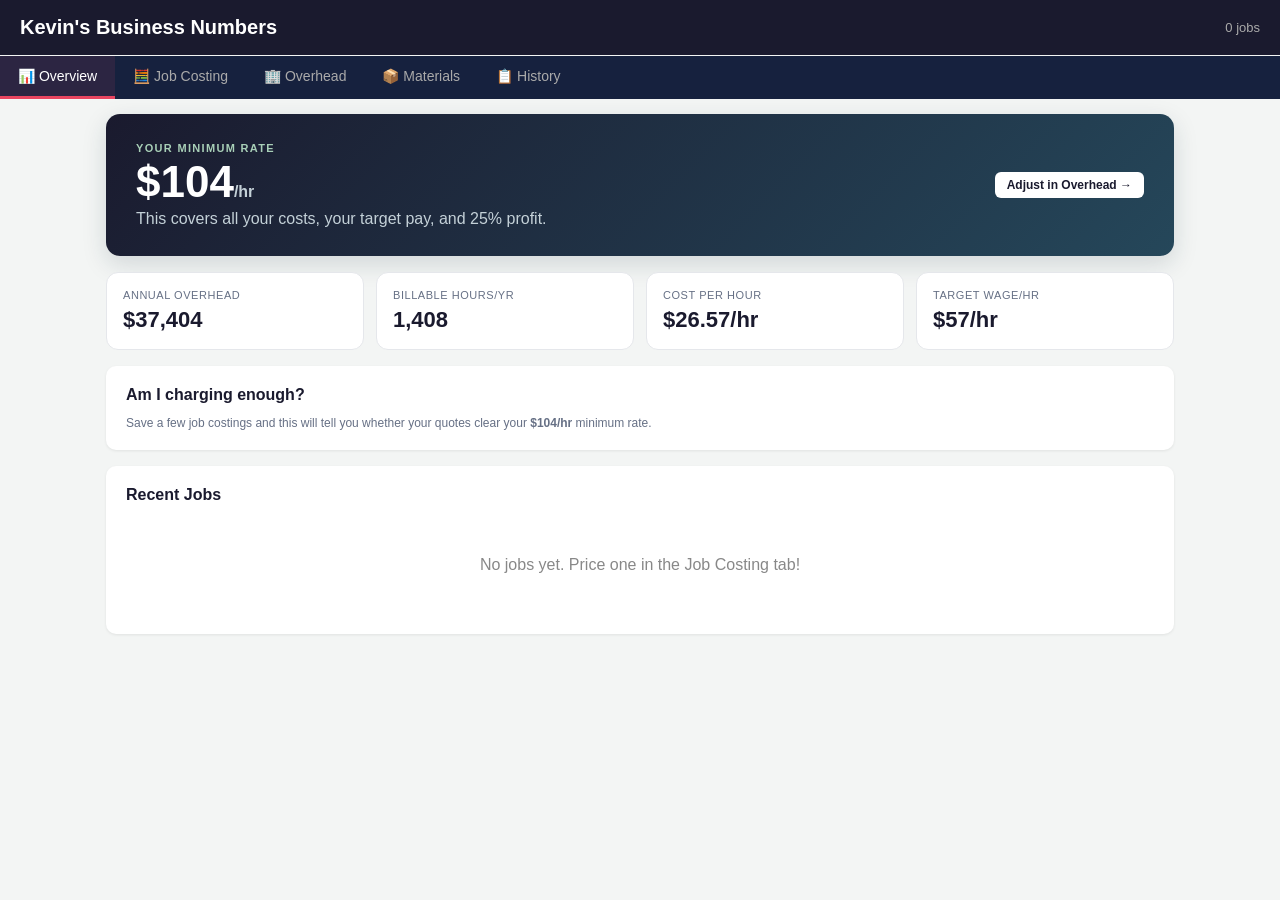
==== commit def81ba2: "Publish redesigned UI + pricing-tool improvements Updates the app to the reworked interface (templat" ====
--- a/index.html
+++ b/index.html
@@ -2,549 +2,16 @@
 <html lang="en">
 <head>
 <meta charset="UTF-8">
-<meta name="viewport" content="width=device-width, initial-scale=1.0">
-<title>Kevin's Rate & Quote Tool</title>
+<meta http-equiv="refresh" content="0;url=kevin/">
+<title>Kevin's Business Numbers</title>
 <style>
-* { box-sizing: border-box; margin: 0; padding: 0; }
-body { font-family: -apple-system, BlinkMacSystemFont, 'Segoe UI', Roboto, sans-serif; background: #f5f5f5; color: #333; padding: 16px; max-width: 700px; margin: auto; }
-h1 { font-size: 22px; color: #1a1a2e; margin-bottom: 16px; }
-h2 { font-size: 16px; margin-bottom: 12px; color: #1a1a2e; }
-.card { background: white; border-radius: 10px; padding: 20px; margin-bottom: 16px; box-shadow: 0 1px 3px rgba(0,0,0,0.1); }
-.row { display: flex; gap: 12px; margin-bottom: 10px; flex-wrap: wrap; }
-.col { flex: 1; min-width: 120px; }
-label { display: block; font-size: 12px; color: #666; margin-bottom: 4px; }
-input { width: 100%; padding: 8px 10px; border: 1px solid #ddd; border-radius: 6px; font-size: 14px; }
-input:focus { outline: none; border-color: #e94560; }
-table { width: 100%; border-collapse: collapse; font-size: 13px; }
-th, td { text-align: left; padding: 8px 8px; border-bottom: 1px solid #eee; }
-th { font-size: 11px; color: #888; font-weight: normal; text-transform: uppercase; }
-.total { font-weight: bold; background: #f9f9f9; font-size: 15px; }
-.big-num { font-size: 28px; font-weight: bold; color: #1a1a2e; text-align: center; padding: 16px; }
-.sub-num { font-size: 14px; color: #888; text-align: center; }
-.btn { padding: 12px 24px; border: none; border-radius: 6px; font-size: 14px; cursor: pointer; }
-.btn-primary { background: #e94560; color: white; width: 100%; }
-.btn-secondary { background: #1a1a2e; color: white; width: 100%; }
-.tabs { display: flex; margin-bottom: 16px; gap: 4px; }
-.tab-btn { flex: 1; padding: 12px; border: none; background: #ddd; border-radius: 8px; font-size: 14px; cursor: pointer; }
-.tab-btn.active { background: #1a1a2e; color: white; }
-.tab { display: none; }
-.tab.active { display: block; }
-.rate-box { background: #1a1a2e; color: white; border-radius: 10px; padding: 20px; text-align: center; margin-top: 12px; }
-.rate-box .big { font-size: 36px; font-weight: bold; }
-.rate-box .sub { font-size: 13px; color: #aaa; margin-top: 4px; }
-.delete-btn { color: #dc3545; cursor: pointer; font-size: 16px; border: none; background: none; }
-@media print { .no-print { display: none; } body { background: white; padding: 0; } }
-.highlight { color: #e94560; font-weight: bold; }
+body { font-family: -apple-system, BlinkMacSystemFont, 'Segoe UI', Roboto, sans-serif; text-align: center; padding: 60px 20px; color: #333; }
+a { color: #e94560; font-size: 18px; }
 </style>
 </head>
 <body>
-
-<div class="tabs no-print">
-  <button class="tab-btn active" onclick="switchTab('rate')">💰 My Rate</button>
-  <button class="tab-btn" onclick="switchTab('quote')">📋 Quick Quote</button>
-  <button class="tab-btn" onclick="switchTab('saved')">📁 Saved</button>
-</div>
-
-<!-- ===== TAB 1: MY RATE ===== -->
-<div id="tab-rate" class="tab active">
-  <div class="card">
-    <h2>What do you want to earn?</h2>
-    <div class="row">
-      <div class="col">
-        <label>Target income per year (after tax)</label>
-        <input id="targetIncome" type="number" value="80000" oninput="calcRate()">
-      </div>
-      <div class="col">
-        <label>Weeks worked per year</label>
-        <input id="weeksWorked" type="number" value="44" oninput="calcRate()">
-      </div>
-    </div>
-    <div class="row">
-      <div class="col">
-        <label>Hours per week (billable)</label>
-        <input id="hoursWeek" type="number" value="32" oninput="calcRate()">
-      </div>
-      <div class="col">
-        <label>Business profit target %</label>
-        <input id="profitTarget" type="number" value="25" oninput="calcRate()">
-      </div>
-    </div>
-  </div>
-
-  <div class="card">
-    <h2>Your annual business costs</h2>
-    <p style="font-size:13px;color:#888;margin-bottom:10px;">Enter your yearly costs. The tool adds these to find your true hourly rate.</p>
-    <table>
-      <thead><tr><th>Expense</th><th style="width:110px">$ per year</th><th style="width:30px"></th></tr></thead>
-      <tbody id="costList"></tbody>
-      <tfoot><tr class="total"><td>Total costs</td><td id="totalCosts">$0</td><td></td></tr></tfoot>
-    </table>
-    <button class="btn btn-secondary no-print" onclick="addCost()" style="margin-top:8px;font-size:12px;padding:8px;">+ Add cost</button>
-  </div>
-
-  <div class="rate-box no-print" id="rateDisplay">
-    <div class="sub">Your minimum charge rate</div>
-    <div class="big" id="hourlyRate">$0</div>
-    <div class="sub">per hour to hit your target</div>
-    <div style="margin-top:12px;font-size:13px;color:#aaa;">
-      <span id="rateDetail">0 hrs/yr · $0 costs · $0 income target</span>
-    </div>
-  </div>
-
-  <div class="card no-print" style="margin-top:16px;">
-    <h2>What this means</h2>
-    <p style="font-size:13px;color:#555;line-height:1.6;">
-      If you charge <strong id="rateExample1">$0/hr</strong> and work <span id="rateExampleHrs">1,408</span> billable hours a year,
-      you'll earn <strong id="rateExampleEarn">$0</strong> before tax.
-      That covers your business costs (<span id="rateExampleCosts">$0</span>) plus your income (<span id="rateExampleIncome">$0</span>).
-      Every dollar above this rate is profit for the business.
-    </p>
-  </div>
-</div>
-
-<!-- ===== TAB 2: QUICK QUOTE ===== -->
-<div id="tab-quote" class="tab">
-  <div class="card">
-    <h2>New Quote</h2>
-    <div class="row">
-      <div class="col">
-        <label>Client name</label>
-        <input id="qClient" placeholder="e.g. John Smith">
-      </div>
-      <div class="col">
-        <label>Job description</label>
-        <input id="qJob" placeholder="e.g. Stud wall, sauna install">
-      </div>
-    </div>
-  </div>
-
-  <div class="card">
-    <h2>Materials</h2>
-    <p style="font-size:13px;color:#888;margin-bottom:10px;">Add the stuff you're buying for this job. Include everything.</p>
-    <table>
-      <thead><tr><th>Item</th><th style="width:70px">Qty</th><th style="width:100px">Unit cost ($)</th><th style="width:100px">Total</th><th style="width:30px"></th></tr></thead>
-      <tbody id="matList"></tbody>
-      <tfoot><tr class="total"><td colspan="2">Materials total</td><td id="matTotal">$0</td><td></td></tr></tfoot>
-    </table>
-    <button class="btn btn-secondary no-print" onclick="addMat()" style="margin-top:8px;font-size:12px;padding:8px;">+ Add material</button>
-  </div>
-
-  <div class="card">
-    <h2>Labour</h2>
-    <div class="row">
-      <div class="col">
-        <label>Your hours on this job</label>
-        <input id="qHours" type="number" value="8" oninput="calcQuote()">
-      </div>
-      <div class="col">
-        <label>Your hourly charge rate</label>
-        <input id="qRate" type="number" oninput="calcQuote()">
-        <span id="rateHint" style="font-size:11px;color:#888;">Your min rate: $0/hr</span>
-      </div>
-    </div>
-    <div class="row">
-      <div class="col">
-        <label>Worker hours (Jordan etc)</label>
-        <input id="qWorkerHours" type="number" value="0" oninput="calcQuote()">
-      </div>
-      <div class="col">
-        <label>Worker hourly rate</label>
-        <input id="qWorkerRate" type="number" value="0" oninput="calcQuote()">
-      </div>
-    </div>
-  </div>
-
-  <div class="card">
-    <h2>Subbies & other costs</h2>
-    <table>
-      <thead><tr><th>Item</th><th style="width:110px">Cost</th><th style="width:30px"></th></tr></thead>
-      <tbody id="extraList"></tbody>
-      <tfoot><tr class="total"><td>Subbies + other</td><td id="extraTotal">$0</td><td></td></tr></tfoot>
-    </table>
-    <button class="btn btn-secondary no-print" onclick="addExtra()" style="margin-top:8px;font-size:12px;padding:8px;">+ Add item</button>
-  </div>
-
-  <div class="card">
-    <div class="row">
-      <div class="col">
-        <label>Profit margin on this job %</label>
-        <input id="qMargin" type="number" value="25" oninput="calcQuote()">
-      </div>
-      <div class="col">
-        <label>GST?</label>
-        <select id="qGst" onchange="calcQuote()">
-          <option value="1">Yes — add GST</option>
-          <option value="0">No — quote ex GST</option>
-        </select>
-      </div>
-    </div>
-  </div>
-
-  <div class="card" style="text-align:center;">
-    <div style="font-size:14px;color:#888;">Total quote</div>
-    <div class="big-num" id="quoteTotal">$0</div>
-    <div style="font-size:13px;color:#888;" id="quoteBreakdown"></div>
-    <button class="btn btn-primary no-print" onclick="saveQuote()" style="margin-top:12px;">💾 Save Quote</button>
-    <button class="btn btn-secondary no-print" onclick="printQuote()" style="margin-top:8px;">🖨️ Print / PDF</button>
-  </div>
-</div>
-
-<!-- ===== TAB 3: SAVED ===== -->
-<div id="tab-saved" class="tab">
-  <div class="card">
-    <h2>Saved Quotes</h2>
-    <div id="savedList"><p style="color:#888;text-align:center;padding:20px;">No saved quotes yet.</p></div>
-  </div>
-</div>
-
-<script>
-// ===== STATE =====
-let state = {
-  costs: [
-    {name:'Insurance', cost:1600},
-    {name:'Vehicle', cost:12000},
-    {name:'Fuel', cost:9200},
-    {name:'Registration', cost:1000},
-    {name:'Repairs/maintenance', cost:3200},
-    {name:'Phone', cost:450},
-    {name:'Tools', cost:8000},
-    {name:'Accountant', cost:500},
-    {name:'Bank fees', cost:150},
-    {name:'PPE', cost:1000},
-  ],
-  targetIncome: 80000,
-  weeks: 44,
-  hoursWeek: 32,
-  profitTarget: 25,
-  quotes: [],
-};
-
-function loadState() {
-  try {
-    var s = localStorage.getItem('kevinSimple');
-    if (s) {
-      var d = JSON.parse(s);
-      state.costs = d.costs || state.costs;
-      state.targetIncome = d.targetIncome || 80000;
-      state.weeks = d.weeks || 44;
-      state.hoursWeek = d.hoursWeek || 32;
-      state.profitTarget = d.profitTarget || 25;
-      state.quotes = d.quotes || [];
-    }
-  } catch(e) {}
-}
-
-function saveState() {
-  state.targetIncome = parseFloat(document.getElementById('targetIncome').value) || 80000;
-  state.weeks = parseFloat(document.getElementById('weeksWorked').value) || 44;
-  state.hoursWeek = parseFloat(document.getElementById('hoursWeek').value) || 32;
-  state.profitTarget = parseFloat(document.getElementById('profitTarget').value) || 25;
-  localStorage.setItem('kevinSimple', JSON.stringify(state));
-}
-
-// ===== RATE CALC =====
-function calcRate() {
-  var target = parseFloat(document.getElementById('targetIncome').value) || 80000;
-  var weeks = parseFloat(document.getElementById('weeksWorked').value) || 44;
-  var hWeek = parseFloat(document.getElementById('hoursWeek').value) || 32;
-  var profitPct = parseFloat(document.getElementById('profitTarget').value) || 25;
-  
-  var totalCosts = state.costs.reduce(function(s, c) { return s + (parseFloat(c.cost) || 0); }, 0);
-  var billable = weeks * hWeek;
-  var overheadRate = billable > 0 ? totalCosts / billable : 0;
-  var wageRate = billable > 0 ? target / billable : 0;
-  var minRate = overheadRate + wageRate;
-  var withProfit = billable > 0 ? (totalCosts + target) / billable / (1 - profitPct/100) : 0;
-  
-  document.getElementById('totalCosts').textContent = '$' + totalCosts.toFixed(0);
-  document.getElementById('hourlyRate').textContent = '$' + withProfit.toFixed(0) + '/hr';
-  document.getElementById('rateDetail').textContent = billable.toLocaleString() + ' hrs/yr · $' + totalCosts.toFixed(0) + ' costs · $' + target.toFixed(0) + ' target';
-  document.getElementById('rateExample1').textContent = '$' + withProfit.toFixed(0) + '/hr';
-  document.getElementById('rateExampleHrs').textContent = billable.toLocaleString();
-  document.getElementById('rateExampleEarn').textContent = '$' + (withProfit * billable).toFixed(0);
-  document.getElementById('rateExampleCosts').textContent = '$' + totalCosts.toFixed(0);
-  document.getElementById('rateExampleIncome').textContent = '$' + (withProfit * billable - totalCosts).toFixed(0);
-  
-  // Update quote rate hint
-  var rateInput = document.getElementById('qRate');
-  if (!rateInput.value) rateInput.value = Math.round(withProfit);
-  document.getElementById('rateHint').textContent = 'Your min rate: $' + withProfit.toFixed(0) + '/hr (overhead + income + profit)';
-  
-  calcQuote();
-  saveState();
-}
-
-function renderCosts() {
-  var body = document.getElementById('costList');
-  body.innerHTML = state.costs.map(function(c, i) {
-    return '<tr><td><input value="' + c.name + '" onchange="updateCost(' + i + ',\'name\',this.value)" style="border:none;background:transparent;width:100%;font-size:13px;"></td>' +
-      '<td><input type="number" value="' + (c.cost||0) + '" onchange="updateCost(' + i + ',\'cost\',parseFloat(this.value)||0)" style="width:100px"></td>' +
-      '<td><button class="delete-btn" onclick="removeCost(' + i + ')">✕</button></td></tr>';
-  }).join('');
-  calcRate();
-}
-
-function addCost() {
-  state.costs.push({name:'', cost:0});
-  renderCosts();
-  saveState();
-}
-
-function removeCost(i) {
-  state.costs.splice(i, 1);
-  renderCosts();
-  saveState();
-}
-
-function updateCost(i, field, value) {
-  state.costs[i][field] = value;
-  calcRate();
-  saveState();
-}
-
-// ===== QUOTE =====
-let qMats = [];
-let qExtras = [];
-
-function calcQuote() {
-  var matTotal = qMats.reduce(function(s, m) { return s + (m.qty || 0) * (m.cost || 0); }, 0);
-  var hours = parseFloat(document.getElementById('qHours').value) || 0;
-  var rate = parseFloat(document.getElementById('qRate').value) || 0;
-  var wHours = parseFloat(document.getElementById('qWorkerHours').value) || 0;
-  var wRate = parseFloat(document.getElementById('qWorkerRate').value) || 0;
-  var extraTotal = qExtras.reduce(function(s, e) { return s + (e.cost || 0); }, 0);
-  var margin = parseFloat(document.getElementById('qMargin').value) || 0;
-  var gst = document.getElementById('qGst').value === '1';
-  
-  var labour = (hours * rate) + (wHours * wRate);
-  var subtotal = matTotal + labour + extraTotal;
-  var marginAmt = subtotal * margin / 100;
-  var preGst = subtotal + marginAmt;
-  var gstAmt = gst ? preGst * 0.1 : 0;
-  var total = preGst + gstAmt;
-  
-  document.getElementById('matTotal').textContent = '$' + matTotal.toFixed(2);
-  document.getElementById('extraTotal').textContent = '$' + extraTotal.toFixed(2);
-  document.getElementById('quoteTotal').textContent = '$' + total.toFixed(2);
-  document.getElementById('quoteBreakdown').textContent =
-    'Materials: $' + matTotal.toFixed(0) + ' · Labour: $' + labour.toFixed(0) + ' · Extras: $' + extraTotal.toFixed(0) + ' · Margin: ' + margin + '%' + (gst ? ' · GST incl.' : ' · Ex GST');
-}
-
-function renderMats() {
-  var body = document.getElementById('matList');
-  body.innerHTML = qMats.map(function(m, i) {
-    var total = (m.qty||0) * (m.cost||0);
-    return '<tr><td><input value="' + m.item + '" onchange="updateMat(' + i + ',\'item\',this.value)" placeholder="e.g. Steel studs" style="border:none;background:transparent;width:100%;font-size:13px;"></td>' +
-      '<td><input type="number" value="' + (m.qty||1) + '" onchange="updateMat(' + i + ',\'qty\',parseFloat(this.value)||0)" style="width:60px"></td>' +
-      '<td><input type="number" value="' + (m.cost||0) + '" onchange="updateMat(' + i + ',\'cost\',parseFloat(this.value)||0)" style="width:90px"></td>' +
-      '<td style="text-align:right;">$' + total.toFixed(2) + '</td>' +
-      '<td><button class="delete-btn" onclick="removeMat(' + i + ')">✕</button></td></tr>';
-  }).join('');
-  calcQuote();
-}
-
-function addMat() {
-  qMats.push({item:'', qty:1, cost:0});
-  renderMats();
-}
-
-function removeMat(i) {
-  qMats.splice(i, 1);
-  renderMats();
-}
-
-function updateMat(i, field, value) {
-  qMats[i][field] = value;
-  renderMats();
-}
-
-function renderExtras() {
-  var body = document.getElementById('extraList');
-  body.innerHTML = qExtras.map(function(e, i) {
-    return '<tr><td><input value="' + (e.item||'') + '" onchange="updateExtra(' + i + ',\'item\',this.value)" placeholder="e.g. Plumber" style="border:none;background:transparent;width:100%;font-size:13px;"></td>' +
-      '<td><input type="number" value="' + (e.cost||0) + '" onchange="updateExtra(' + i + ',\'cost\',parseFloat(this.value)||0)" style="width:100px"></td>' +
-      '<td><button class="delete-btn" onclick="removeExtra(' + i + ')">✕</button></td></tr>';
-  }).join('');
-  calcQuote();
-}
-
-function addExtra() {
-  qExtras.push({item:'', cost:0});
-  renderExtras();
-}
-
-function removeExtra(i) {
-  qExtras.splice(i, 1);
-  renderExtras();
-}
-
-function updateExtra(i, field, value) {
-  qExtras[i][field] = value;
-  calcQuote();
-}
-
-// ===== SAVE QUOTE =====
-function saveQuote() {
-  var client = document.getElementById('qClient').value || 'Unnamed';
-  var job = document.getElementById('qJob').value || '';
-  var hours = parseFloat(document.getElementById('qHours').value) || 0;
-  var rate = parseFloat(document.getElementById('qRate').value) || 0;
-  var wHours = parseFloat(document.getElementById('qWorkerHours').value) || 0;
-  var wRate = parseFloat(document.getElementById('qWorkerRate').value) || 0;
-  var margin = parseFloat(document.getElementById('qMargin').value) || 0;
-  var gst = document.getElementById('qGst').value === '1';
-  
-  var matTotal = qMats.reduce(function(s, m) { return s + (m.qty||0) * (m.cost||0); }, 0);
-  var labour = (hours * rate) + (wHours * wRate);
-  var extraTotal = qExtras.reduce(function(s, e) { return s + (e.cost||0); }, 0);
-  var subtotal = matTotal + labour + extraTotal;
-  var marginAmt = subtotal * margin / 100;
-  var preGst = subtotal + marginAmt;
-  var gstAmt = gst ? preGst * 0.1 : 0;
-  var total = preGst + gstAmt;
-  
-  state.quotes.unshift({
-    id: Date.now(),
-    date: new Date().toISOString().split('T')[0],
-    client: client,
-    job: job,
-    materials: JSON.parse(JSON.stringify(qMats)),
-    extras: JSON.parse(JSON.stringify(qExtras)),
-    hours: hours,
-    rate: rate,
-    wHours: wHours,
-    wRate: wRate,
-    margin: margin,
-    gst: gst,
-    matTotal: matTotal,
-    labour: labour,
-    extraTotal: extraTotal,
-    total: total,
-  });
-  
-  saveState();
-  renderSaved();
-  alert('Quote saved for ' + client + ': $' + total.toFixed(2));
-  resetQuote();
-  switchTab('saved');
-}
-
-function resetQuote() {
-  document.getElementById('qClient').value = '';
-  document.getElementById('qJob').value = '';
-  document.getElementById('qHours').value = '8';
-  document.getElementById('qRate').value = '';
-  document.getElementById('qWorkerHours').value = '0';
-  document.getElementById('qWorkerRate').value = '0';
-  document.getElementById('qMargin').value = '25';
-  qMats = [];
-  qExtras = [];
-  renderMats();
-  renderExtras();
-  calcQuote();
-}
-
-// ===== PRINT =====
-function printQuote() {
-  var client = document.getElementById('qClient').value || 'Quote';
-  var job = document.getElementById('qJob').value || '';
-  var hours = parseFloat(document.getElementById('qHours').value) || 0;
-  var rate = parseFloat(document.getElementById('qRate').value) || 0;
-  var wHours = parseFloat(document.getElementById('qWorkerHours').value) || 0;
-  var wRate = parseFloat(document.getElementById('qWorkerRate').value) || 0;
-  var margin = parseFloat(document.getElementById('qMargin').value) || 0;
-  var gst = document.getElementById('qGst').value === '1';
-  
-  var matTotal = qMats.reduce(function(s, m) { return s + (m.qty||0) * (m.cost||0); }, 0);
-  var labour = (hours * rate) + (wHours * wRate);
-  var extraTotal = qExtras.reduce(function(s, e) { return s + (e.cost||0); }, 0);
-  var subtotal = matTotal + labour + extraTotal;
-  var marginAmt = subtotal * margin / 100;
-  var preGst = subtotal + marginAmt;
-  var gstAmt = gst ? preGst * 0.1 : 0;
-  var total = preGst + gstAmt;
-  
-  var win = window.open('', '_blank');
-  win.document.write('<!DOCTYPE html><html><head><title>Quote - ' + client + '</title>');
-  win.document.write('<style>body{font-family:Arial,sans-serif;padding:40px;max-width:700px;margin:auto;}');
-  win.document.write('h1{font-size:22px;color:#1a1a2e;}table{width:100%;border-collapse:collapse;margin:16px 0;font-size:13px;}');
-  win.document.write('th{background:#f0f0f0;padding:8px;text-align:left;font-size:11px;text-transform:uppercase;}');
-  win.document.write('td{padding:6px 8px;border-bottom:1px solid #eee;}.total{font-weight:bold;background:#f9f9f9;}.right{text-align:right;}');
-  win.document.write('.print-btn{padding:10px 20px;background:#1a1a2e;color:white;border:none;border-radius:6px;cursor:pointer;margin-bottom:20px;}');
-  win.document.write('@media print{.print-btn{display:none;}body{padding:20px;}}');
-  win.document.write('.rate-note{font-size:12px;color:#888;margin-top:4px;}');
-  win.document.write('</style></head><body>');
-  win.document.write('<button class="print-btn" onclick="window.print()">🖨️ Print / Save PDF</button>');
-  win.document.write('<h1>Quote</h1>');
-  win.document.write('<p style="color:#888;margin-bottom:20px;">To: ' + client + (job ? '<br>Job: ' + job : '') + '<br>Date: ' + new Date().toISOString().split('T')[0] + '</p>');
-  
-  if (qMats.length > 0) {
-    win.document.write('<h3>Materials</h3><table><tr><th>Item</th><th class="right">Qty</th><th class="right">Cost</th><th class="right">Total</th></tr>');
-    qMats.forEach(function(m) {
-      win.document.write('<tr><td>' + m.item + '</td><td class="right">' + m.qty + '</td><td class="right">$' + (m.cost||0).toFixed(2) + '</td><td class="right">$' + ((m.qty||0)*(m.cost||0)).toFixed(2) + '</td></tr>');
-    });
-    win.document.write('<tr class="total"><td colspan="3">Materials Total</td><td class="right">$' + matTotal.toFixed(2) + '</td></tr></table>');
-  }
-  
-  win.document.write('<h3>Labour</h3>');
-  if (hours > 0) win.document.write('<p>' + hours + ' hrs @ $' + rate.toFixed(2) + '/hr = $' + (hours*rate).toFixed(2) + '</p>');
-  if (wHours > 0) win.document.write('<p>' + wHours + ' hrs (worker) @ $' + wRate.toFixed(2) + '/hr = $' + (wHours*wRate).toFixed(2) + '</p>');
-  win.document.write('<div class="rate-note">Hourly rate includes overhead + income target + profit margin.</div>');
-  
-  if (qExtras.length > 0) {
-    win.document.write('<h3>Subcontractors & Other</h3><table><tr><th>Item</th><th class="right">Cost</th></tr>');
-    qExtras.forEach(function(e) {
-      win.document.write('<tr><td>' + e.item + '</td><td class="right">$' + (e.cost||0).toFixed(2) + '</td></tr>');
-    });
-    win.document.write('<tr class="total"><td>Total</td><td class="right">$' + extraTotal.toFixed(2) + '</td></tr></table>');
-  }
-  
-  win.document.write('<div style="margin-top:24px;border-top:2px solid #1a1a2e;padding-top:12px;">');
-  win.document.write('<div style="display:flex;justify-content:space-between;font-size:14px;"><span>Subtotal</span><span>$' + subtotal.toFixed(2) + '</span></div>');
-  win.document.write('<div style="display:flex;justify-content:space-between;font-size:14px;"><span>Margin (' + margin + '%)</span><span>$' + marginAmt.toFixed(2) + '</span></div>');
-  if (gst) win.document.write('<div style="display:flex;justify-content:space-between;font-size:14px;"><span>GST (10%)</span><span>$' + gstAmt.toFixed(2) + '</span></div>');
-  win.document.write('<div style="display:flex;justify-content:space-between;font-size:24px;font-weight:bold;color:#1a1a2e;margin-top:8px;"><span>Total</span><span>$' + total.toFixed(2) + '</span></div>');
-  win.document.write('</div></body></html>');
-  win.document.close();
-}
-
-// ===== SAVED QUOTES =====
-function renderSaved() {
-  var div = document.getElementById('savedList');
-  if (state.quotes.length === 0) {
-    div.innerHTML = '<p style="color:#888;text-align:center;padding:20px;">No saved quotes yet.</p>';
-    return;
-  }
-  div.innerHTML = state.quotes.map(function(q, i) {
-    return '<div style="padding:12px 0;border-bottom:1px solid #eee;display:flex;justify-content:space-between;align-items:center;">' +
-      '<div><strong>' + q.client + '</strong><br><span style="font-size:12px;color:#888;">' + q.date + (q.job ? ' — ' + q.job : '') + '</span></div>' +
-      '<div style="font-weight:bold;">$' + q.total.toFixed(2) + '</div></div>';
-  }).join('');
-}
-
-// ===== TABS =====
-function switchTab(name) {
-  document.querySelectorAll('.tab').forEach(function(t) { t.classList.remove('active'); });
-  document.querySelectorAll('.tab-btn').forEach(function(b) { b.classList.remove('active'); });
-  document.getElementById('tab-' + name).classList.add('active');
-  Array.from(document.querySelectorAll('.tab-btn')).forEach(function(b) {
-    if (b.textContent.includes(name === 'rate' ? 'My Rate' : name === 'quote' ? 'Quick Quote' : 'Saved')) {
-      b.classList.add('active');
-    }
-  });
-  if (name === 'saved') renderSaved();
-  if (name === 'quote') { calcRate(); calcQuote(); }
-}
-
-// ===== INIT =====
-loadState();
-renderCosts();
-document.getElementById('targetIncome').value = state.targetIncome;
-document.getElementById('weeksWorked').value = state.weeks;
-document.getElementById('hoursWeek').value = state.hoursWeek;
-document.getElementById('profitTarget').value = state.profitTarget;
-calcRate();
-renderSaved();
-</script>
+<h1>🔨 Kevin's Business Numbers</h1>
+<p>Redirecting to your tool…</p>
+<p><a href="kevin/">Click here if you're not redirected automatically</a></p>
 </body>
 </html>
